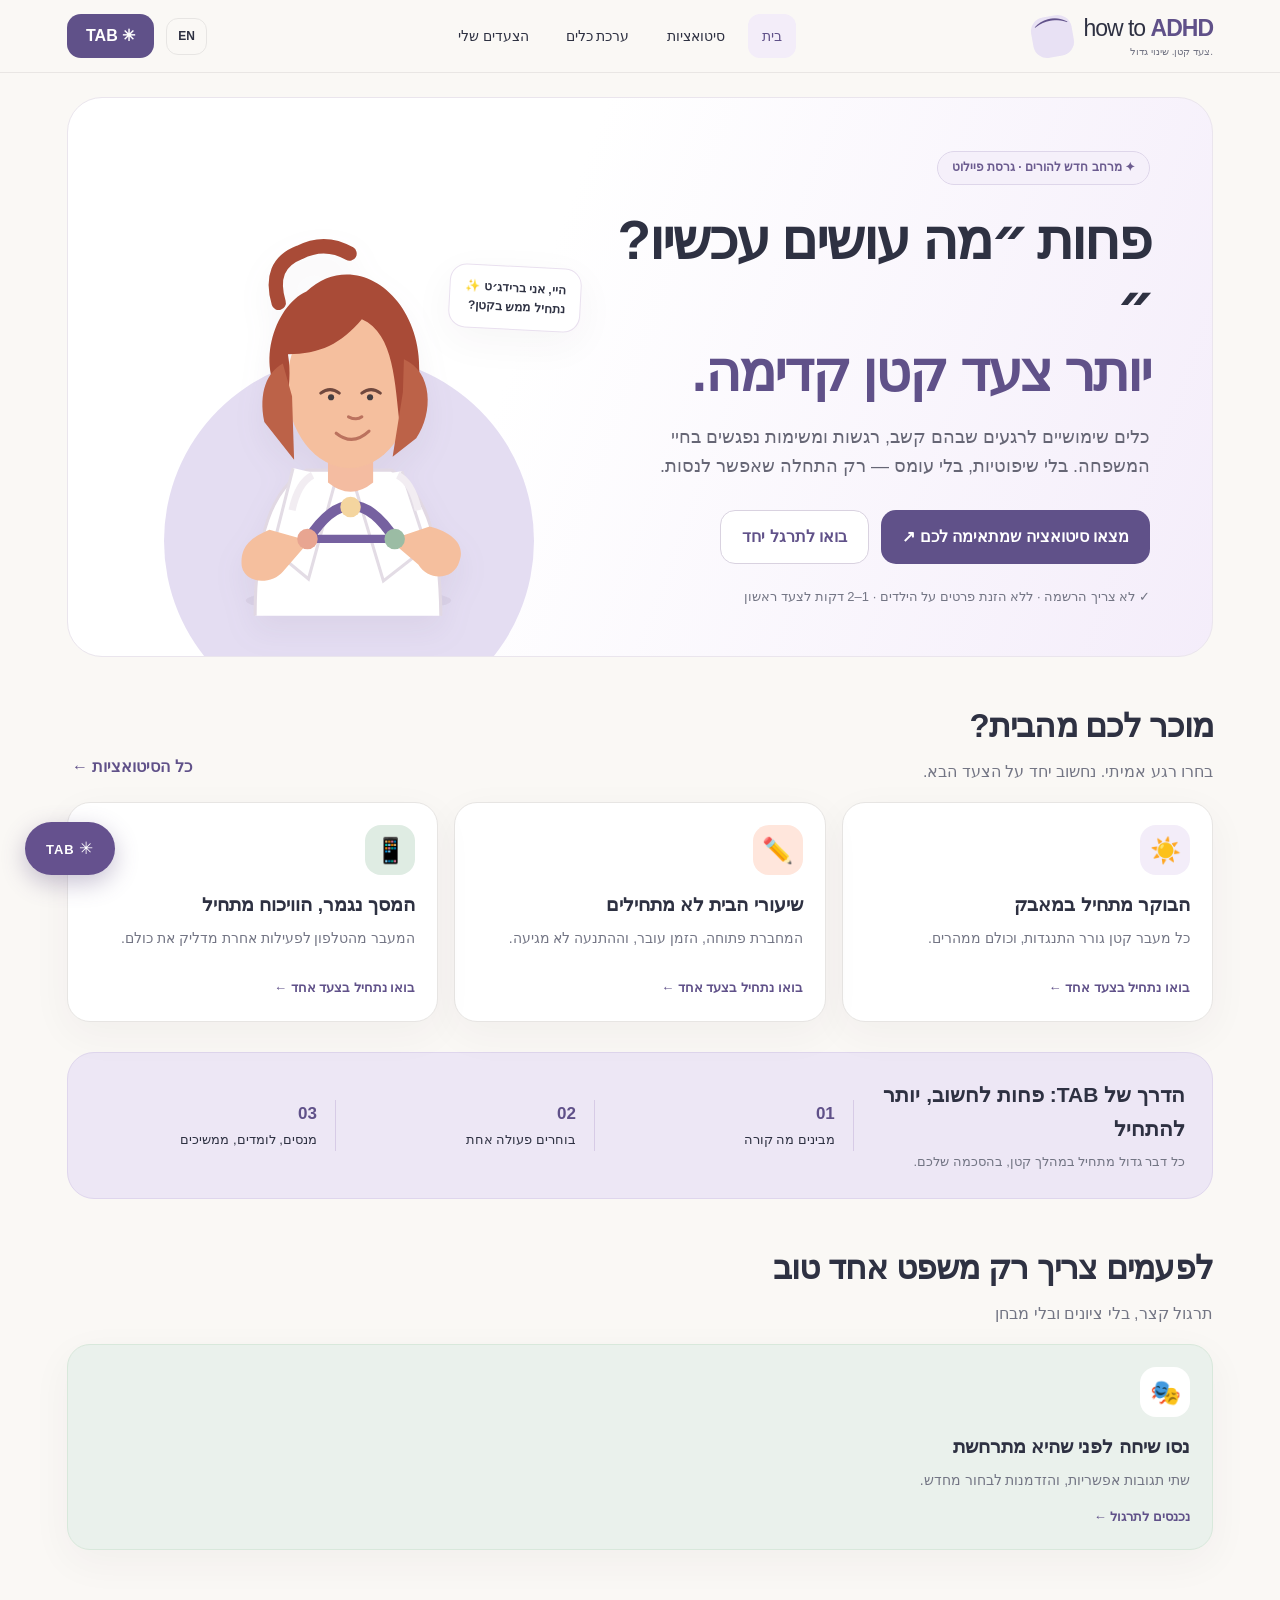
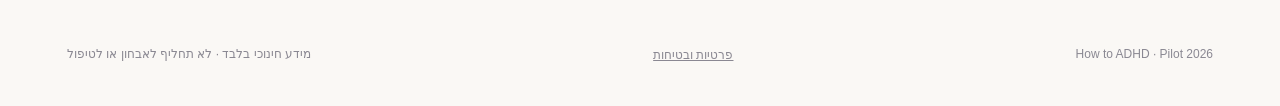
==== index.html @ 47b3177c "Add files via upload" ====
<!doctype html>
<html lang="he" dir="rtl">
<head>
<meta charset="utf-8"><meta name="viewport" content="width=device-width,initial-scale=1,viewport-fit=cover"><meta name="theme-color" content="#faf8f5"><meta name="description" content="How to ADHD – a practical guide for parents, one small step at a time.">
<title>How to ADHD | צעד אחד קדימה</title><link rel="icon" href="favicon.svg" type="image/svg+xml"><link rel="stylesheet" href="styles.css"><script defer src="app.js"></script>
</head>
<body>
<a class="skip" href="#main">דלגו לתוכן</a>
<header class="header"><div class="head-inner"><a class="brand" href="#home" aria-label="How to ADHD"><span class="mark">⌒</span><span>how to <b>ADHD</b><small id="brandline">צעד קטן. שינוי גדול.</small></span></a><nav class="nav" id="topNav" aria-label="ניווט ראשי"><button data-view="home">בית</button><button data-view="scenarios">סיטואציות</button><button data-view="tools">ערכת כלים</button><button data-view="mine">הצעדים שלי</button></nav><div class="head-actions"><button class="lang" id="lang" title="Switch language" aria-label="Switch language">EN</button><button class="tab-head" id="openTab">✳ <span>TAB</span></button></div></div></header>
<main id="main" tabindex="-1"></main>
<nav class="bottom-nav" id="bottomNav" aria-label="ניווט בטלפון"><button data-view="home"><span>⌂</span><small>בית</small></button><button data-view="scenarios"><span>▦</span><small>סיטואציות</small></button><button data-view="tools"><span>◇</span><small>כלים</small></button><button data-view="mine"><span>✓</span><small>שלי</small></button></nav>
<button class="floating-tab" id="floatTab" aria-label="פתחו את TAB">✳ <b>TAB</b></button>
<div id="modalRoot"></div><div id="toast" role="status" aria-live="polite"></div>
<footer><span>How to ADHD · Pilot 2026</span><button id="privacyBtn">פרטיות ובטיחות</button><span id="footerNote">מידע חינוכי בלבד · לא תחליף לאבחון או לטיפול</span></footer>
</body></html>
---- styles.css ----
:root{--bg:#faf8f5;--paper:#fff;--ink:#2e3142;--muted:#737584;--line:#e7e5e3;--lav:#e8e1f4;--purple:#605189;--soft:#f3edf9;--peach:#ffe6dc;--coral:#d87961;--sage:#dfece3;--green:#427d60;--shadow:0 12px 40px #3733460c;--round:24px}*{box-sizing:border-box}html{scroll-behavior:smooth}body{margin:0;background:var(--bg);color:var(--ink);font-family:Arial,'Noto Sans Hebrew',sans-serif;line-height:1.6;font-size:16px}button,input,textarea,select{font:inherit}button{cursor:pointer}button:focus-visible,a:focus-visible,textarea:focus-visible,input:focus-visible,select:focus-visible{outline:3px solid #9e7ad5;outline-offset:3px}a{color:inherit}button{border:0;background:none;color:inherit}.skip{position:absolute;top:-70px;background:var(--purple);color:white;padding:10px;z-index:100}.skip:focus{top:0}.header{position:sticky;top:0;background:#faf8f5f0;backdrop-filter:blur(16px);z-index:15;border-bottom:1px solid #e9e6e4}.head-inner{max-width:1190px;margin:auto;padding:14px 22px;display:flex;align-items:center;gap:35px;justify-content:space-between}.brand{text-decoration:none;display:flex;align-items:center;gap:10px;line-height:1.1;font-size:23px;letter-spacing:-1px;white-space:nowrap;font-family:Arial,sans-serif;direction:ltr}.brand b{color:var(--purple)}.brand small{display:block;text-align:end;font-size:10px;color:var(--muted);letter-spacing:0;margin-top:5px}.mark{display:grid;place-items:center;border-radius:14px;height:41px;width:41px;font-size:40px;line-height:1;background:var(--lav);color:var(--purple);transform:rotate(-10deg)}.nav{display:flex;gap:9px}.nav button{font-size:14px;border-radius:12px;padding:11px 14px}.nav button.selected,.nav button:hover{background:var(--soft);color:var(--purple)}.head-actions{display:flex;align-items:center;gap:12px}.lang{border:1px solid var(--line);padding:8px 11px;border-radius:12px;font-weight:700;font-size:12px}.tab-head{background:var(--purple);color:white;padding:9px 19px;border-radius:14px;font-weight:700}.bottom-nav{display:none}main{max-width:1190px;margin:auto;padding:24px 22px 80px;min-height:70vh}.hero{background:linear-gradient(110deg,#fff 40%,#f4edfa 100%);border:1px solid #eae5ed;border-radius:35px;min-height:480px;padding:53px 62px 35px;display:grid;grid-template-columns:1.12fr .88fr;gap:25px;position:relative;overflow:hidden}.eyebrow{display:inline-flex;border:1px solid #ded6ea;background:#f5f0fa;color:#6b5b8f;border-radius:999px;font-size:12px;padding:6px 14px;font-weight:700}.hero h1{font-size:clamp(37px,4.3vw,64px);letter-spacing:-2px;line-height:1.2;margin:22px 0 18px;font-weight:800}.highlight{color:var(--purple)}.lead{color:#666675;max-width:510px;font-size:18px;margin-bottom:30px}.btn{display:inline-flex;gap:9px;align-items:center;justify-content:center;border-radius:15px;padding:13px 21px;font-weight:700;text-decoration:none;transition:transform .12s}.btn:hover{transform:translateY(-2px)}.btn.primary{background:var(--purple);color:white}.btn.secondary{background:white;border:1px solid #d9d2e0;color:var(--purple)}.btn.ghost{background:var(--soft);color:var(--purple)}.btn:disabled{opacity:.5;cursor:not-allowed}.hero-actions{display:flex;gap:12px;flex-wrap:wrap}.hero-note{font-size:13px;color:var(--muted);margin-top:23px}.bridget-scene{align-self:end;position:relative;min-height:350px;display:flex;align-items:center;justify-content:center}.bridget-scene:before{content:'';position:absolute;width:370px;height:370px;background:#e4ddf2;border-radius:50%;bottom:-105px;left:calc(50% - 185px)}.bridget{width:min(95%,355px);max-height:390px;position:relative;z-index:1;filter:drop-shadow(0 15px 15px #61576b12)}.speech{position:absolute;top:35px;right:-14px;background:white;border:1px solid #e9e0ef;box-shadow:var(--shadow);border-radius:17px;padding:12px 15px;z-index:2;font-size:12px;font-weight:700;transform:rotate(3deg)}.section-head{display:flex;justify-content:space-between;align-items:end;margin:43px 0 18px;gap:16px}.section-head h2,.page-title{margin:0;font-size:clamp(25px,3vw,33px);letter-spacing:-.8px}.section-head p,.page-subtitle{color:var(--muted);margin:6px 0 0}.text-link{color:var(--purple);font-weight:700;text-decoration:none;padding:5px}.cards{display:grid;grid-template-columns:repeat(3,minmax(0,1fr));gap:16px}.card{background:white;border:1px solid var(--line);border-radius:23px;padding:22px;box-shadow:var(--shadow);display:flex;flex-direction:column;min-height:220px;text-align:start}.card.clickable{cursor:pointer;transition:transform .15s,border-color .15s}.card.clickable:hover{transform:translateY(-3px);border-color:#c9b8dd}.card .iconbox{height:50px;width:50px;display:grid;place-items:center;border-radius:16px;background:var(--soft);font-size:25px;margin-bottom:17px}.card:nth-child(3n+2) .iconbox{background:var(--peach)}.card:nth-child(3n+3) .iconbox{background:var(--sage)}.card h3{font-size:19px;line-height:1.35;margin:0 0 9px}.card p{font-size:14px;color:var(--muted);margin:0 0 15px}.card .bottom{margin-top:auto;color:var(--purple);font-weight:700;font-size:13px}.steps-band{margin:30px 0 10px;background:#ede7f5;border:1px solid #dfd6ed;border-radius:27px;padding:25px 27px;display:grid;grid-template-columns:1.3fr repeat(3,1fr);gap:18px;align-items:center}.steps-band h3{font-size:21px;margin:0}.steps-band p{color:var(--muted);font-size:13px;margin:7px 0 0}.mini-step{border-right:1px solid #d7cbe6;padding-right:18px;font-size:13px}.mini-step strong{font-size:17px;display:block;color:var(--purple);margin-bottom:3px}.page-hero{padding:25px 5px 17px}.chips{display:flex;gap:9px;flex-wrap:wrap;margin:16px 0 21px}.chip{padding:9px 16px;border:1px solid #dedce1;background:white;border-radius:999px;font-size:13px}.chip.on{color:white;background:var(--purple);border-color:var(--purple)}.search-box{width:100%;max-width:510px;background:white;border:1px solid var(--line);padding:13px 16px;border-radius:16px;margin-top:12px;color:var(--ink)}.detail-wrap{max-width:840px;margin:auto}.back{color:var(--purple);font-weight:700;margin:8px 0 18px}.detail{background:white;border:1px solid var(--line);border-radius:28px;padding:31px;box-shadow:var(--shadow)}.detail h1{font-size:35px;line-height:1.2;margin:15px 0}.detail .summary{font-size:17px;color:#5d5e68}.hint{background:#f6f2f9;color:#635479;border-radius:15px;padding:12px 16px;font-size:14px}.step-panel{background:#f7f2fc;border:1px solid #e6ddef;border-radius:22px;padding:25px;margin-top:20px}.step-panel .tag{color:var(--purple);font-size:12px;font-weight:800;text-transform:uppercase}.step-panel h2{font-size:24px;margin:12px 0}.script{margin:16px 0;background:white;border-right:4px solid #b5a2d2;border-radius:12px;padding:16px;font-size:16px}.callout{background:#fff3e9;border-radius:14px;padding:14px 17px;margin-top:17px;color:#795943;font-size:14px}.action-row{display:flex;gap:9px;flex-wrap:wrap;margin-top:18px}.action-row .btn{font-size:14px;padding:11px 14px}.question-box{background:white;border:1px solid #e7e1eb;padding:20px;border-radius:21px;margin-top:17px}.question-box h3{margin:0 0 14px}.choice-list{display:flex;flex-wrap:wrap;gap:9px}.choice{border:1px solid #d8d0e4;padding:10px 13px;border-radius:12px;background:white}.choice.on{background:var(--purple);color:white;border-color:var(--purple)}.progress-item{background:white;border:1px solid var(--line);border-radius:20px;padding:19px;margin:12px 0}.progress-item h3{margin:0 0 5px}.progress-item p{margin:5px 0;color:var(--muted);font-size:14px}.small-actions{display:flex;gap:8px;flex-wrap:wrap;margin-top:10px}.small-actions button{border:1px solid #ded7e5;border-radius:10px;padding:8px 11px;color:var(--purple);font-size:13px}.empty{background:white;border:1px dashed #c7bcd3;border-radius:23px;padding:45px 25px;text-align:center;max-width:600px;margin:20px auto}.empty .big{font-size:48px}.safe{border-right:4px solid #8eb69d;background:#eff7f0;border-radius:12px;padding:16px;color:#3d634d;margin:18px 0}.resources a{display:block;background:white;border:1px solid var(--line);padding:18px;border-radius:17px;margin-bottom:11px;text-decoration:none}.resources a span{color:var(--purple);font-weight:700}.resources a small{display:block;color:var(--muted);margin-top:5px}.overlay{position:fixed;inset:0;background:#29253870;z-index:40;display:flex;justify-content:flex-end;align-items:stretch}.drawer{width:min(100%,465px);background:#faf8f5;height:100%;overflow:auto;padding:24px;box-shadow:-10px 0 40px #0002}.drawer-head{display:flex;align-items:center;justify-content:space-between;gap:12px}.drawer-head h2{margin:0}.close{width:39px;height:39px;background:white;border:1px solid var(--line);border-radius:13px;font-size:23px}.tab-bot{border:1px solid #e7dff2;background:#f2eafa;border-radius:20px;padding:20px;margin-top:18px}.tab-bot .preamble{font-size:12px;color:var(--purple);font-weight:700}.tab-bot h3{font-size:23px;line-height:1.3;margin:8px 0}.tab-bot p{font-size:14px;color:#5e5c69}.field{display:block;width:100%;border:1px solid #dedbe3;background:white;border-radius:14px;padding:12px;margin:13px 0;min-height:100px;color:var(--ink)}.prompt-list{display:flex;flex-direction:column;gap:10px;margin-top:17px}.prompt-list button{border:1px solid var(--line);border-radius:13px;padding:13px;background:white;text-align:start}.privacy-copy{font-size:14px;color:#62616e;line-height:1.8}.toast{position:fixed;bottom:94px;left:50%;transform:translateX(-50%);background:#302b42;color:white;padding:10px 17px;border-radius:13px;z-index:100;box-shadow:var(--shadow);display:none}.toast.show{display:block}.floating-tab{position:fixed;left:25px;bottom:25px;z-index:20;background:#65518e;color:white;border-radius:999px;padding:13px 21px;box-shadow:0 8px 24px #5c4c7f55;font-size:17px}.floating-tab b{font-size:13px;letter-spacing:1px}footer{max-width:1190px;margin:15px auto 40px;padding:0 22px;color:#8a8892;font-size:12px;display:flex;justify-content:space-between;gap:13px;flex-wrap:wrap}footer button{text-decoration:underline}.pill{border-radius:50px;padding:5px 11px;font-size:12px;background:#e5ece7;color:#4d755d}.form-label{display:block;font-weight:700;font-size:14px;margin-top:18px}.feedback-form textarea{min-height:110px}.mini-copy{font-size:12px;color:var(--muted)}.sim-dialogue{background:#f4edf8;border-radius:18px;padding:20px;margin:15px 0}.sim-dialogue strong{color:var(--purple)}.sticker{font-size:35px}.hr{height:1px;background:var(--line);margin:19px 0}.inline-feedback{background:#ecf5ec;padding:14px;border-radius:14px;margin-top:13px;color:#375e45}.mobile-only{display:none}@media(max-width:850px){.nav{display:none}.hero{padding:33px 26px 20px;min-height:auto;grid-template-columns:1fr}.bridget-scene{min-height:235px}.bridget{width:245px;max-height:245px}.bridget-scene:before{width:280px;height:280px;bottom:-145px;left:calc(50% - 140px)}.speech{right:8%;top:5px}.hero h1{font-size:39px}.lead{font-size:16px}.cards{grid-template-columns:repeat(2,minmax(0,1fr))}.steps-band{grid-template-columns:repeat(3,1fr)}.steps-band>div:first-child{grid-column:span 3}.bottom-nav{position:fixed;bottom:0;left:0;right:0;background:#fffdfb;border-top:1px solid var(--line);z-index:25;display:flex;justify-content:space-around;padding:7px 4px calc(7px + env(safe-area-inset-bottom))}.bottom-nav button{display:flex;flex-direction:column;align-items:center;gap:0;font-size:23px;min-width:62px;color:#797482}.bottom-nav button small{font-size:10px}.bottom-nav button.selected{color:var(--purple)}.floating-tab{bottom:86px;left:16px}.mobile-only{display:block}main{padding-bottom:115px}footer{padding-bottom:95px}}@media(max-width:520px){main{padding:16px 13px 115px}.head-inner{padding:10px 14px}.brand{font-size:19px}.brand small{font-size:9px}.mark{width:36px;height:36px}.tab-head{padding:9px 12px}.tab-head span{display:none}.hero{border-radius:25px;padding:29px 22px 18px}.hero h1{font-size:36px;margin-top:17px}.hero-note{margin-top:15px}.hero-actions .btn{padding:12px 16px;font-size:14px}.bridget-scene{min-height:220px}.bridget{width:210px;max-height:220px}.speech{font-size:10px}.cards{grid-template-columns:1fr;gap:12px}.card{min-height:170px;padding:19px}.section-head{margin-top:32px}.section-head h2{font-size:25px}.steps-band{padding:20px 16px;gap:10px}.mini-step{padding-right:9px;font-size:11px}.mini-step strong{font-size:15px}.detail{padding:22px 17px}.detail h1{font-size:28px}.step-panel{padding:18px 15px}.step-panel h2{font-size:21px}.drawer{padding:17px}.action-row .btn{flex-grow:1}.page-hero{padding:20px 4px 7px}}@media(prefers-reduced-motion:reduce){html{scroll-behavior:auto}*,*:before,*:after{transition:none!important;animation:none!important}}
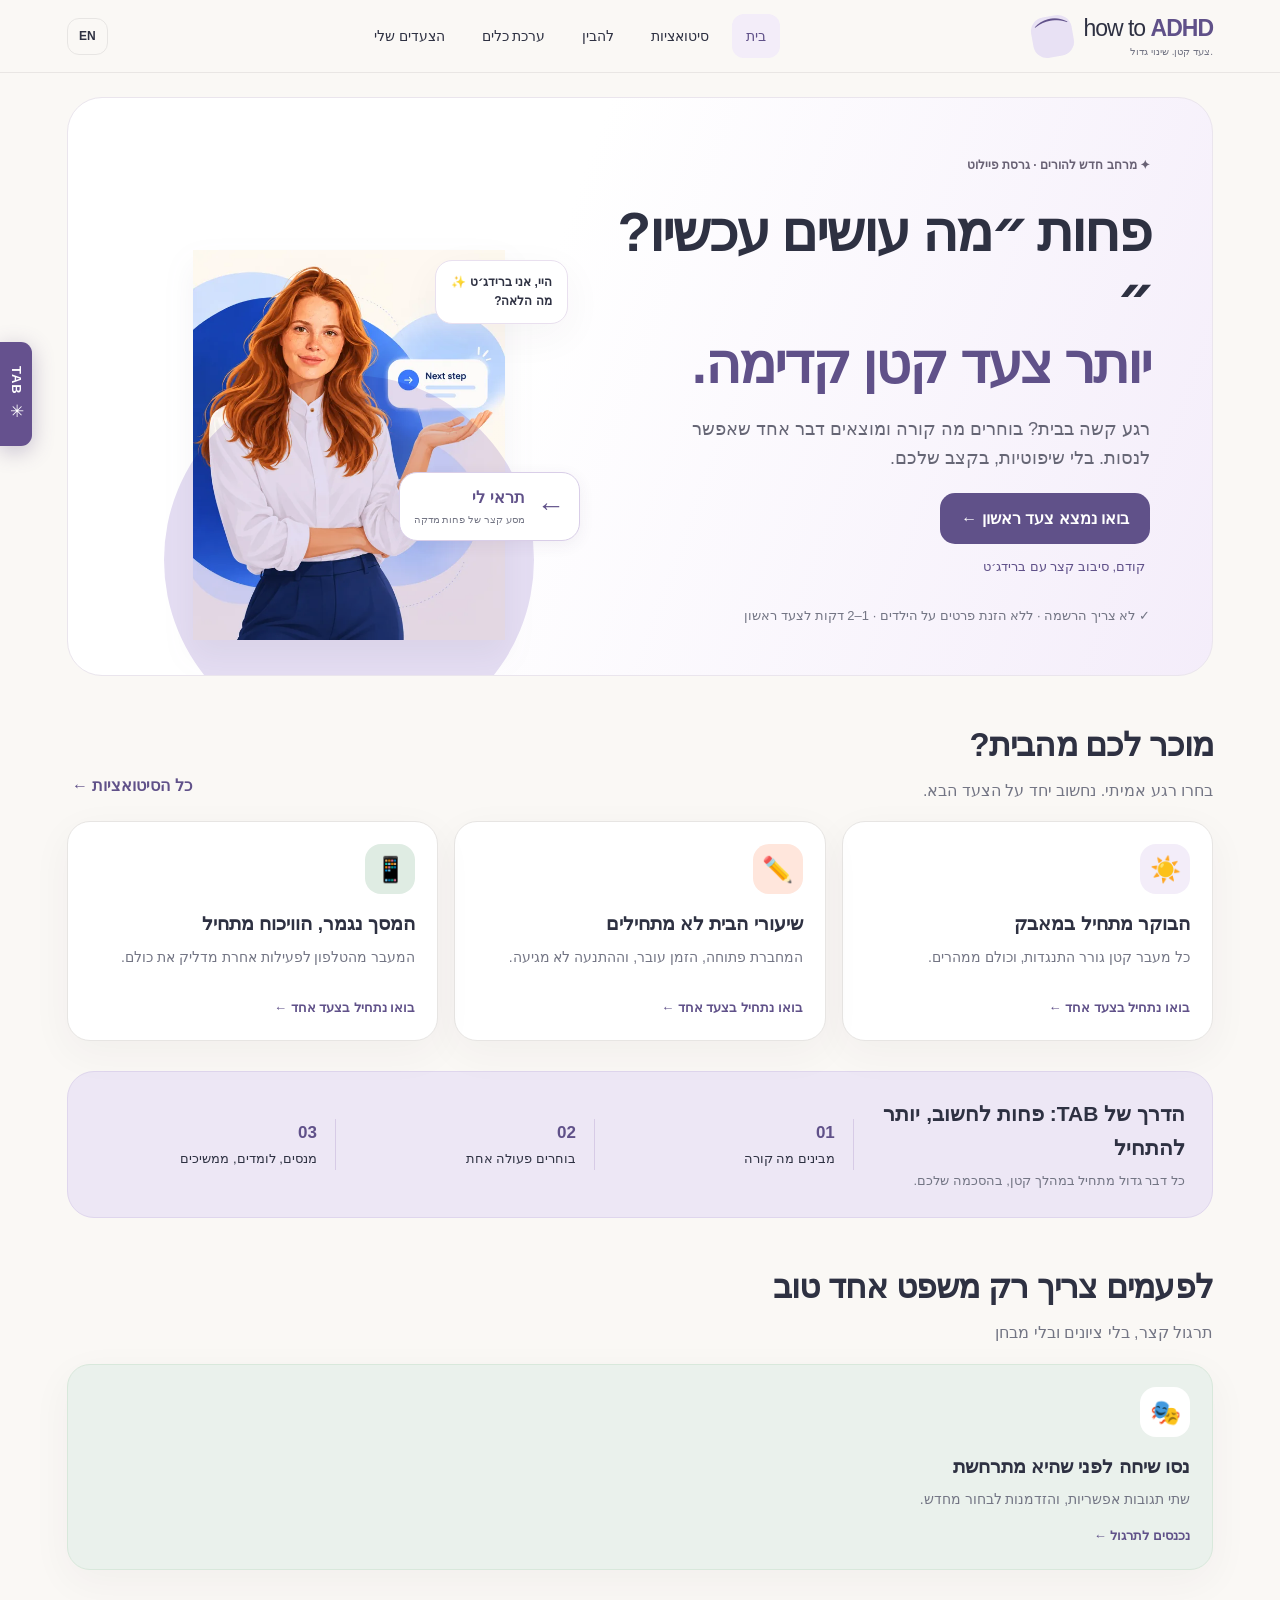
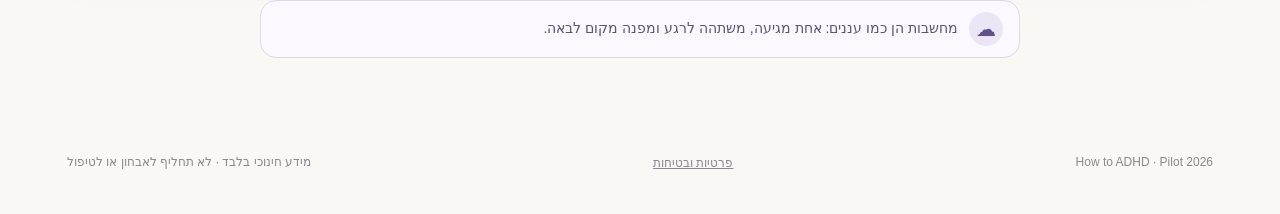
==== commit 8ba8998c: "Improve mobile entry flow and prepare Hebrew narration" ====
--- a/index.html
+++ b/index.html
@@ -6,10 +6,11 @@
 </head>
 <body>
 <a class="skip" href="#main">דלגו לתוכן</a>
-<header class="header"><div class="head-inner"><a class="brand" href="#home" aria-label="How to ADHD"><span class="mark">⌒</span><span>how to <b>ADHD</b><small id="brandline">צעד קטן. שינוי גדול.</small></span></a><nav class="nav" id="topNav" aria-label="ניווט ראשי"><button data-view="home">בית</button><button data-view="scenarios">סיטואציות</button><button data-view="tools">ערכת כלים</button><button data-view="mine">הצעדים שלי</button></nav><div class="head-actions"><button class="lang" id="lang" title="Switch language" aria-label="Switch language">EN</button><button class="tab-head" id="openTab">✳ <span>TAB</span></button></div></div></header>
+<header class="header"><div class="head-inner"><a class="brand" href="#home" aria-label="How to ADHD"><span class="mark">⌒</span><span>how to <b>ADHD</b><small id="brandline">צעד קטן. שינוי גדול.</small></span></a><nav class="nav" id="topNav" aria-label="ניווט ראשי"><button data-view="home">בית</button><button data-view="scenarios">סיטואציות</button><button data-view="learn">להבין</button><button data-view="tools">ערכת כלים</button><button data-view="mine">הצעדים שלי</button></nav><div class="head-actions"><button class="lang" id="lang" title="Switch language" aria-label="Switch language">EN</button><button class="tab-head" id="openTab">✳ <span>TAB</span></button></div></div></header>
 <main id="main" tabindex="-1"></main>
-<nav class="bottom-nav" id="bottomNav" aria-label="ניווט בטלפון"><button data-view="home"><span>⌂</span><small>בית</small></button><button data-view="scenarios"><span>▦</span><small>סיטואציות</small></button><button data-view="tools"><span>◇</span><small>כלים</small></button><button data-view="mine"><span>✓</span><small>שלי</small></button></nav>
+<nav class="bottom-nav" id="bottomNav" aria-label="ניווט בטלפון"><button data-view="home"><span>⌂</span><small>בית</small></button><button data-view="scenarios"><span>▦</span><small>סיטואציות</small></button><button data-view="learn"><span>◎</span><small>להבין</small></button><button data-view="tools"><span>◇</span><small>כלים</small></button><button data-view="mine"><span>✓</span><small>שלי</small></button></nav>
 <button class="floating-tab" id="floatTab" aria-label="פתחו את TAB">✳ <b>TAB</b></button>
 <div id="modalRoot"></div><div id="toast" role="status" aria-live="polite"></div>
 <footer><span>How to ADHD · Pilot 2026</span><button id="privacyBtn">פרטיות ובטיחות</button><span id="footerNote">מידע חינוכי בלבד · לא תחליף לאבחון או לטיפול</span></footer>
 </body></html>
+
--- a/styles.css
+++ b/styles.css
@@ -1 +1,27 @@
 :root{--bg:#faf8f5;--paper:#fff;--ink:#2e3142;--muted:#737584;--line:#e7e5e3;--lav:#e8e1f4;--purple:#605189;--soft:#f3edf9;--peach:#ffe6dc;--coral:#d87961;--sage:#dfece3;--green:#427d60;--shadow:0 12px 40px #3733460c;--round:24px}*{box-sizing:border-box}html{scroll-behavior:smooth}body{margin:0;background:var(--bg);color:var(--ink);font-family:Arial,'Noto Sans Hebrew',sans-serif;line-height:1.6;font-size:16px}button,input,textarea,select{font:inherit}button{cursor:pointer}button:focus-visible,a:focus-visible,textarea:focus-visible,input:focus-visible,select:focus-visible{outline:3px solid #9e7ad5;outline-offset:3px}a{color:inherit}button{border:0;background:none;color:inherit}.skip{position:absolute;top:-70px;background:var(--purple);color:white;padding:10px;z-index:100}.skip:focus{top:0}.header{position:sticky;top:0;background:#faf8f5f0;backdrop-filter:blur(16px);z-index:15;border-bottom:1px solid #e9e6e4}.head-inner{max-width:1190px;margin:auto;padding:14px 22px;display:flex;align-items:center;gap:35px;justify-content:space-between}.brand{text-decoration:none;display:flex;align-items:center;gap:10px;line-height:1.1;font-size:23px;letter-spacing:-1px;white-space:nowrap;font-family:Arial,sans-serif;direction:ltr}.brand b{color:var(--purple)}.brand small{display:block;text-align:end;font-size:10px;color:var(--muted);letter-spacing:0;margin-top:5px}.mark{display:grid;place-items:center;border-radius:14px;height:41px;width:41px;font-size:40px;line-height:1;background:var(--lav);color:var(--purple);transform:rotate(-10deg)}.nav{display:flex;gap:9px}.nav button{font-size:14px;border-radius:12px;padding:11px 14px}.nav button.selected,.nav button:hover{background:var(--soft);color:var(--purple)}.head-actions{display:flex;align-items:center;gap:12px}.lang{border:1px solid var(--line);padding:8px 11px;border-radius:12px;font-weight:700;font-size:12px}.tab-head{background:var(--purple);color:white;padding:9px 19px;border-radius:14px;font-weight:700}.bottom-nav{display:none}main{max-width:1190px;margin:auto;padding:24px 22px 80px;min-height:70vh}.hero{background:linear-gradient(110deg,#fff 40%,#f4edfa 100%);border:1px solid #eae5ed;border-radius:35px;min-height:480px;padding:53px 62px 35px;display:grid;grid-template-columns:1.12fr .88fr;gap:25px;position:relative;overflow:hidden}.eyebrow{display:inline-flex;border:1px solid #ded6ea;background:#f5f0fa;color:#6b5b8f;border-radius:999px;font-size:12px;padding:6px 14px;font-weight:700}.hero h1{font-size:clamp(37px,4.3vw,64px);letter-spacing:-2px;line-height:1.2;margin:22px 0 18px;font-weight:800}.highlight{color:var(--purple)}.lead{color:#666675;max-width:510px;font-size:18px;margin-bottom:30px}.btn{display:inline-flex;gap:9px;align-items:center;justify-content:center;border-radius:15px;padding:13px 21px;font-weight:700;text-decoration:none;transition:transform .12s}.btn:hover{transform:translateY(-2px)}.btn.primary{background:var(--purple);color:white}.btn.secondary{background:white;border:1px solid #d9d2e0;color:var(--purple)}.btn.ghost{background:var(--soft);color:var(--purple)}.btn:disabled{opacity:.5;cursor:not-allowed}.hero-actions{display:flex;gap:12px;flex-wrap:wrap}.hero-note{font-size:13px;color:var(--muted);margin-top:23px}.bridget-scene{align-self:end;position:relative;min-height:350px;display:flex;align-items:center;justify-content:center}.bridget-scene:before{content:'';position:absolute;width:370px;height:370px;background:#e4ddf2;border-radius:50%;bottom:-105px;left:calc(50% - 185px)}.bridget{width:min(95%,355px);max-height:390px;position:relative;z-index:1;filter:drop-shadow(0 15px 15px #61576b12)}.speech{position:absolute;top:35px;right:-14px;background:white;border:1px solid #e9e0ef;box-shadow:var(--shadow);border-radius:17px;padding:12px 15px;z-index:2;font-size:12px;font-weight:700;transform:rotate(3deg)}.section-head{display:flex;justify-content:space-between;align-items:end;margin:43px 0 18px;gap:16px}.section-head h2,.page-title{margin:0;font-size:clamp(25px,3vw,33px);letter-spacing:-.8px}.section-head p,.page-subtitle{color:var(--muted);margin:6px 0 0}.text-link{color:var(--purple);font-weight:700;text-decoration:none;padding:5px}.cards{display:grid;grid-template-columns:repeat(3,minmax(0,1fr));gap:16px}.card{background:white;border:1px solid var(--line);border-radius:23px;padding:22px;box-shadow:var(--shadow);display:flex;flex-direction:column;min-height:220px;text-align:start}.card.clickable{cursor:pointer;transition:transform .15s,border-color .15s}.card.clickable:hover{transform:translateY(-3px);border-color:#c9b8dd}.card .iconbox{height:50px;width:50px;display:grid;place-items:center;border-radius:16px;background:var(--soft);font-size:25px;margin-bottom:17px}.card:nth-child(3n+2) .iconbox{background:var(--peach)}.card:nth-child(3n+3) .iconbox{background:var(--sage)}.card h3{font-size:19px;line-height:1.35;margin:0 0 9px}.card p{font-size:14px;color:var(--muted);margin:0 0 15px}.card .bottom{margin-top:auto;color:var(--purple);font-weight:700;font-size:13px}.steps-band{margin:30px 0 10px;background:#ede7f5;border:1px solid #dfd6ed;border-radius:27px;padding:25px 27px;display:grid;grid-template-columns:1.3fr repeat(3,1fr);gap:18px;align-items:center}.steps-band h3{font-size:21px;margin:0}.steps-band p{color:var(--muted);font-size:13px;margin:7px 0 0}.mini-step{border-right:1px solid #d7cbe6;padding-right:18px;font-size:13px}.mini-step strong{font-size:17px;display:block;color:var(--purple);margin-bottom:3px}.page-hero{padding:25px 5px 17px}.chips{display:flex;gap:9px;flex-wrap:wrap;margin:16px 0 21px}.chip{padding:9px 16px;border:1px solid #dedce1;background:white;border-radius:999px;font-size:13px}.chip.on{color:white;background:var(--purple);border-color:var(--purple)}.search-box{width:100%;max-width:510px;background:white;border:1px solid var(--line);padding:13px 16px;border-radius:16px;margin-top:12px;color:var(--ink)}.detail-wrap{max-width:840px;margin:auto}.back{color:var(--purple);font-weight:700;margin:8px 0 18px}.detail{background:white;border:1px solid var(--line);border-radius:28px;padding:31px;box-shadow:var(--shadow)}.detail h1{font-size:35px;line-height:1.2;margin:15px 0}.detail .summary{font-size:17px;color:#5d5e68}.hint{background:#f6f2f9;color:#635479;border-radius:15px;padding:12px 16px;font-size:14px}.step-panel{background:#f7f2fc;border:1px solid #e6ddef;border-radius:22px;padding:25px;margin-top:20px}.step-panel .tag{color:var(--purple);font-size:12px;font-weight:800;text-transform:uppercase}.step-panel h2{font-size:24px;margin:12px 0}.script{margin:16px 0;background:white;border-right:4px solid #b5a2d2;border-radius:12px;padding:16px;font-size:16px}.callout{background:#fff3e9;border-radius:14px;padding:14px 17px;margin-top:17px;color:#795943;font-size:14px}.action-row{display:flex;gap:9px;flex-wrap:wrap;margin-top:18px}.action-row .btn{font-size:14px;padding:11px 14px}.question-box{background:white;border:1px solid #e7e1eb;padding:20px;border-radius:21px;margin-top:17px}.question-box h3{margin:0 0 14px}.choice-list{display:flex;flex-wrap:wrap;gap:9px}.choice{border:1px solid #d8d0e4;padding:10px 13px;border-radius:12px;background:white}.choice.on{background:var(--purple);color:white;border-color:var(--purple)}.progress-item{background:white;border:1px solid var(--line);border-radius:20px;padding:19px;margin:12px 0}.progress-item h3{margin:0 0 5px}.progress-item p{margin:5px 0;color:var(--muted);font-size:14px}.small-actions{display:flex;gap:8px;flex-wrap:wrap;margin-top:10px}.small-actions button{border:1px solid #ded7e5;border-radius:10px;padding:8px 11px;color:var(--purple);font-size:13px}.empty{background:white;border:1px dashed #c7bcd3;border-radius:23px;padding:45px 25px;text-align:center;max-width:600px;margin:20px auto}.empty .big{font-size:48px}.safe{border-right:4px solid #8eb69d;background:#eff7f0;border-radius:12px;padding:16px;color:#3d634d;margin:18px 0}.resources a{display:block;background:white;border:1px solid var(--line);padding:18px;border-radius:17px;margin-bottom:11px;text-decoration:none}.resources a span{color:var(--purple);font-weight:700}.resources a small{display:block;color:var(--muted);margin-top:5px}.overlay{position:fixed;inset:0;background:#29253870;z-index:40;display:flex;justify-content:flex-end;align-items:stretch}.drawer{width:min(100%,465px);background:#faf8f5;height:100%;overflow:auto;padding:24px;box-shadow:-10px 0 40px #0002}.drawer-head{display:flex;align-items:center;justify-content:space-between;gap:12px}.drawer-head h2{margin:0}.close{width:39px;height:39px;background:white;border:1px solid var(--line);border-radius:13px;font-size:23px}.tab-bot{border:1px solid #e7dff2;background:#f2eafa;border-radius:20px;padding:20px;margin-top:18px}.tab-bot .preamble{font-size:12px;color:var(--purple);font-weight:700}.tab-bot h3{font-size:23px;line-height:1.3;margin:8px 0}.tab-bot p{font-size:14px;color:#5e5c69}.field{display:block;width:100%;border:1px solid #dedbe3;background:white;border-radius:14px;padding:12px;margin:13px 0;min-height:100px;color:var(--ink)}.prompt-list{display:flex;flex-direction:column;gap:10px;margin-top:17px}.prompt-list button{border:1px solid var(--line);border-radius:13px;padding:13px;background:white;text-align:start}.privacy-copy{font-size:14px;color:#62616e;line-height:1.8}.toast{position:fixed;bottom:94px;left:50%;transform:translateX(-50%);background:#302b42;color:white;padding:10px 17px;border-radius:13px;z-index:100;box-shadow:var(--shadow);display:none}.toast.show{display:block}.floating-tab{position:fixed;left:25px;bottom:25px;z-index:20;background:#65518e;color:white;border-radius:999px;padding:13px 21px;box-shadow:0 8px 24px #5c4c7f55;font-size:17px}.floating-tab b{font-size:13px;letter-spacing:1px}footer{max-width:1190px;margin:15px auto 40px;padding:0 22px;color:#8a8892;font-size:12px;display:flex;justify-content:space-between;gap:13px;flex-wrap:wrap}footer button{text-decoration:underline}.pill{border-radius:50px;padding:5px 11px;font-size:12px;background:#e5ece7;color:#4d755d}.form-label{display:block;font-weight:700;font-size:14px;margin-top:18px}.feedback-form textarea{min-height:110px}.mini-copy{font-size:12px;color:var(--muted)}.sim-dialogue{background:#f4edf8;border-radius:18px;padding:20px;margin:15px 0}.sim-dialogue strong{color:var(--purple)}.sticker{font-size:35px}.hr{height:1px;background:var(--line);margin:19px 0}.inline-feedback{background:#ecf5ec;padding:14px;border-radius:14px;margin-top:13px;color:#375e45}.mobile-only{display:none}@media(max-width:850px){.nav{display:none}.hero{padding:33px 26px 20px;min-height:auto;grid-template-columns:1fr}.bridget-scene{min-height:235px}.bridget{width:245px;max-height:245px}.bridget-scene:before{width:280px;height:280px;bottom:-145px;left:calc(50% - 140px)}.speech{right:8%;top:5px}.hero h1{font-size:39px}.lead{font-size:16px}.cards{grid-template-columns:repeat(2,minmax(0,1fr))}.steps-band{grid-template-columns:repeat(3,1fr)}.steps-band>div:first-child{grid-column:span 3}.bottom-nav{position:fixed;bottom:0;left:0;right:0;background:#fffdfb;border-top:1px solid var(--line);z-index:25;display:flex;justify-content:space-around;padding:7px 4px calc(7px + env(safe-area-inset-bottom))}.bottom-nav button{display:flex;flex-direction:column;align-items:center;gap:0;font-size:23px;min-width:62px;color:#797482}.bottom-nav button small{font-size:10px}.bottom-nav button.selected{color:var(--purple)}.floating-tab{bottom:86px;left:16px}.mobile-only{display:block}main{padding-bottom:115px}footer{padding-bottom:95px}}@media(max-width:520px){main{padding:16px 13px 115px}.head-inner{padding:10px 14px}.brand{font-size:19px}.brand small{font-size:9px}.mark{width:36px;height:36px}.tab-head{padding:9px 12px}.tab-head span{display:none}.hero{border-radius:25px;padding:29px 22px 18px}.hero h1{font-size:36px;margin-top:17px}.hero-note{margin-top:15px}.hero-actions .btn{padding:12px 16px;font-size:14px}.bridget-scene{min-height:220px}.bridget{width:210px;max-height:220px}.speech{font-size:10px}.cards{grid-template-columns:1fr;gap:12px}.card{min-height:170px;padding:19px}.section-head{margin-top:32px}.section-head h2{font-size:25px}.steps-band{padding:20px 16px;gap:10px}.mini-step{padding-right:9px;font-size:11px}.mini-step strong{font-size:15px}.detail{padding:22px 17px}.detail h1{font-size:28px}.step-panel{padding:18px 15px}.step-panel h2{font-size:21px}.drawer{padding:17px}.action-row .btn{flex-grow:1}.page-hero{padding:20px 4px 7px}}@media(prefers-reduced-motion:reduce){html{scroll-behavior:auto}*,*:before,*:after{transition:none!important;animation:none!important}}
+
+/* A single TAB entry point */
+.tab-head{display:none!important}
+.knowledge-grid{display:grid;grid-template-columns:repeat(3,minmax(0,1fr));gap:16px}.knowledge-card{min-height:155px;background:#fff;border:1px solid var(--line);border-radius:23px;padding:22px;text-decoration:none;display:grid;grid-template-columns:52px 1fr;gap:5px 14px;align-items:center;box-shadow:var(--shadow);transition:transform .15s,border-color .15s}.knowledge-card:hover{transform:translateY(-3px);border-color:#c9b8dd}.knowledge-card>span{grid-row:1/3;width:52px;height:52px;border-radius:17px;background:var(--soft);display:grid;place-items:center;font-size:27px}.knowledge-card strong{font-size:18px;line-height:1.35}.knowledge-card small{color:var(--purple);font-weight:700}.deep-actions{margin-top:26px;border-radius:27px;padding:28px;background:linear-gradient(110deg,#ede7f5,#f7f2fc);border:1px solid #dfd6ed;display:flex;justify-content:space-between;gap:24px;align-items:center}.deep-actions h2{margin:9px 0 4px}.deep-actions p{margin:0;color:var(--muted);max-width:650px}.learn-bridge{display:grid;grid-template-columns:44px 1fr auto;align-items:center;gap:14px;margin-top:18px;padding:16px;border-radius:18px;background:#f1f6f2;border:1px solid #d9e6dc}.learn-bridge>span{width:42px;height:42px;display:grid;place-items:center;border-radius:14px;background:#fff;color:var(--green);font-size:23px}.learn-bridge p{margin:3px 0 0;color:var(--muted);font-size:13px}.learn-bridge .btn{white-space:nowrap}
+@media(max-width:850px){.knowledge-grid{grid-template-columns:repeat(2,minmax(0,1fr))}.deep-actions{align-items:flex-start;flex-direction:column}.bottom-nav button{min-width:54px}.learn-bridge{grid-template-columns:44px 1fr}.learn-bridge .btn{grid-column:1/-1}}
+@media(max-width:520px){.knowledge-grid{grid-template-columns:1fr}.knowledge-card{min-height:125px}.bottom-nav button{min-width:48px;font-size:21px}.bottom-nav button small{font-size:9px}.deep-actions{padding:22px 18px}}
+
+/* Bridget: editorial assistant art, replaces old illustrated SVG */
+.bridget-picture{object-fit:contain;object-position:center bottom;border-radius:18px;max-height:390px;aspect-ratio:4 / 5;mix-blend-mode:multiply}
+@media(max-width:850px){.bridget-picture{max-height:245px}}
+@media(max-width:520px){.bridget-picture{max-height:220px}}
+
+/* Slim side TAB, matching the guide's green dock */
+.floating-tab{left:0;top:38%;bottom:auto;min-height:104px;width:32px;padding:10px 6px;border-radius:0 11px 11px 0;writing-mode:vertical-rl;display:flex;align-items:center;justify-content:center;gap:6px;letter-spacing:1px;box-shadow:0 5px 22px #5c4c7f55}.floating-tab:hover{filter:brightness(1.08)}
+.thought-anchor{max-width:760px;margin:30px auto 0;padding:11px 16px;border:1px solid #ded6ea;border-radius:16px;background:#fbf8ff;color:#5e5373;display:flex;align-items:center;gap:11px;font-size:14px}.thought-anchor span{flex:0 0 auto;width:34px;height:34px;display:grid;place-items:center;border-radius:50%;background:#ece5f5;color:var(--purple);font-size:20px}.thought-anchor p{margin:0}
+.bridget-invite{position:absolute;left:8px;bottom:24px;z-index:4;background:#fff;color:var(--purple);border:1px solid #d9cee8;border-radius:18px;padding:11px 14px;text-align:start;box-shadow:0 10px 30px #4c3f6422;display:grid;grid-template-columns:32px 1fr;gap:0 8px;align-items:center;animation:invite-breathe 2.8s ease-in-out infinite}.bridget-invite .bridget-arrow{grid-row:1/3;font-size:28px;animation:arrow-nudge 1.25s ease-in-out infinite}.bridget-invite strong,.bridget-invite small{display:block}.bridget-invite small{font-size:10px;color:var(--muted)}
+@keyframes arrow-nudge{50%{transform:translate(-5px,5px)}}@keyframes invite-breathe{50%{box-shadow:0 12px 34px #6a57974a}}
+.bridget-tour{text-align:center}.tour-progress{display:flex;justify-content:center;gap:7px;margin:18px 0}.tour-progress span{width:30px;height:5px;border-radius:10px;background:#ded9e5}.tour-progress span.on{background:var(--purple)}.tour-scene{position:relative;width:210px;height:218px;margin:5px auto 10px;display:grid;place-items:center;overflow:hidden;border-radius:50% 50% 22px 22px;background:linear-gradient(#f1eafa,#fff)}.tour-scene img{width:160px;height:205px;object-fit:contain;object-position:center bottom;mix-blend-mode:multiply;transform-origin:center bottom;transition:transform .35s ease}.pose-1 .tour-scene img{transform:rotate(-3deg) translateX(-8px)}.pose-2 .tour-scene img{transform:rotate(3deg) translateX(7px)}.pose-3 .tour-scene img{transform:translateY(-5px) scale(1.03)}.tour-pose{position:absolute;right:12px;top:15px;width:48px;height:48px;border-radius:50%;display:grid;place-items:center;background:#fff;font-size:25px;box-shadow:var(--shadow);animation:tour-pop .45s ease}.bridget-tour h3{font-size:24px;margin:10px 0 5px}.bridget-tour p{color:var(--muted);margin:0 auto;max-width:340px}.bridget-tour .action-row{justify-content:center}.tour-skip{margin-top:14px;color:var(--muted);text-decoration:underline;font-size:13px}@keyframes tour-pop{from{opacity:0;transform:scale(.7)}to{opacity:1;transform:scale(1)}}
+@media(max-width:850px){.floating-tab{left:0;top:44%;bottom:auto}.bridget-invite{left:2%;bottom:8px}.thought-anchor{margin-bottom:8px}}
+@media(max-width:520px){.floating-tab{top:42%;width:30px;min-height:94px}.bridget-invite{left:0;bottom:4px;padding:8px 10px}.bridget-invite small{display:none}.tour-scene{height:190px}.tour-scene img{height:185px}}
+@media(prefers-reduced-motion:reduce){.bridget-invite,.bridget-arrow,.tour-pose{animation:none!important}.tour-scene img{transition:none}}
+/* Attention hierarchy: a single primary start, a quiet optional guide. */
+.hero-actions{align-items:center;flex-direction:column;align-items:flex-start;gap:8px}.hero-actions .primary{min-height:50px}.hero-actions .text-link{font-size:13px;font-weight:400}.hero .eyebrow{background:transparent;border:0;padding:0;color:#686174}.hero .lead{margin-bottom:20px}.bridget-invite{left:auto;right:-12px;top:57%;bottom:auto;animation:none;box-shadow:0 4px 16px #4c3f6412}.bridget-invite .bridget-arrow{animation:arrow-nudge 1.25s ease-in-out 3}.speech{top:10px;right:0;transform:none}.welcome p{max-width:36ch}.welcome .prompt-list button{min-height:52px}.drawer{max-height:calc(100dvh - 24px);overflow:auto}.bridget-tour .tour-scene{height:150px}.bridget-tour .tour-scene img{height:145px}.bridget-tour .action-row{margin-top:18px}.tour-progress{margin:10px 0}.bridget-tour h3{font-size:22px}
+@media(max-width:850px){.hero{gap:8px}.bridget-invite{right:8%;top:54%;bottom:auto;left:auto}.hero-actions{align-items:stretch}.hero-actions .text-link{text-align:center}}
+@media(max-width:520px){.hero{padding:24px 18px 12px}.hero h1{font-size:32px;letter-spacing:-1px;margin:14px 0 12px}.hero .lead{font-size:16px;line-height:1.55;margin:0 0 16px}.hero-note{font-size:11px;margin:10px 0 0}.bridget-scene{min-height:180px}.bridget-picture{width:160px;max-height:180px;transform:translateX(-32px)}.bridget-scene:before{width:240px;height:240px;left:calc(50% - 120px);bottom:-145px}.speech{right:0;top:10px;font-size:10px;padding:8px}.bridget-invite{right:0;top:52%;padding:10px 12px;min-height:44px;font-size:12px;grid-template-columns:20px 1fr;border-radius:13px}.bridget-invite .bridget-arrow{font-size:23px}.floating-tab{top:50%;min-height:90px}.drawer{padding:18px;max-height:calc(100dvh - 16px)}.drawer-head h2{font-size:22px}.prompt-list button{min-height:48px}.bridget-tour h3{font-size:21px}}
+
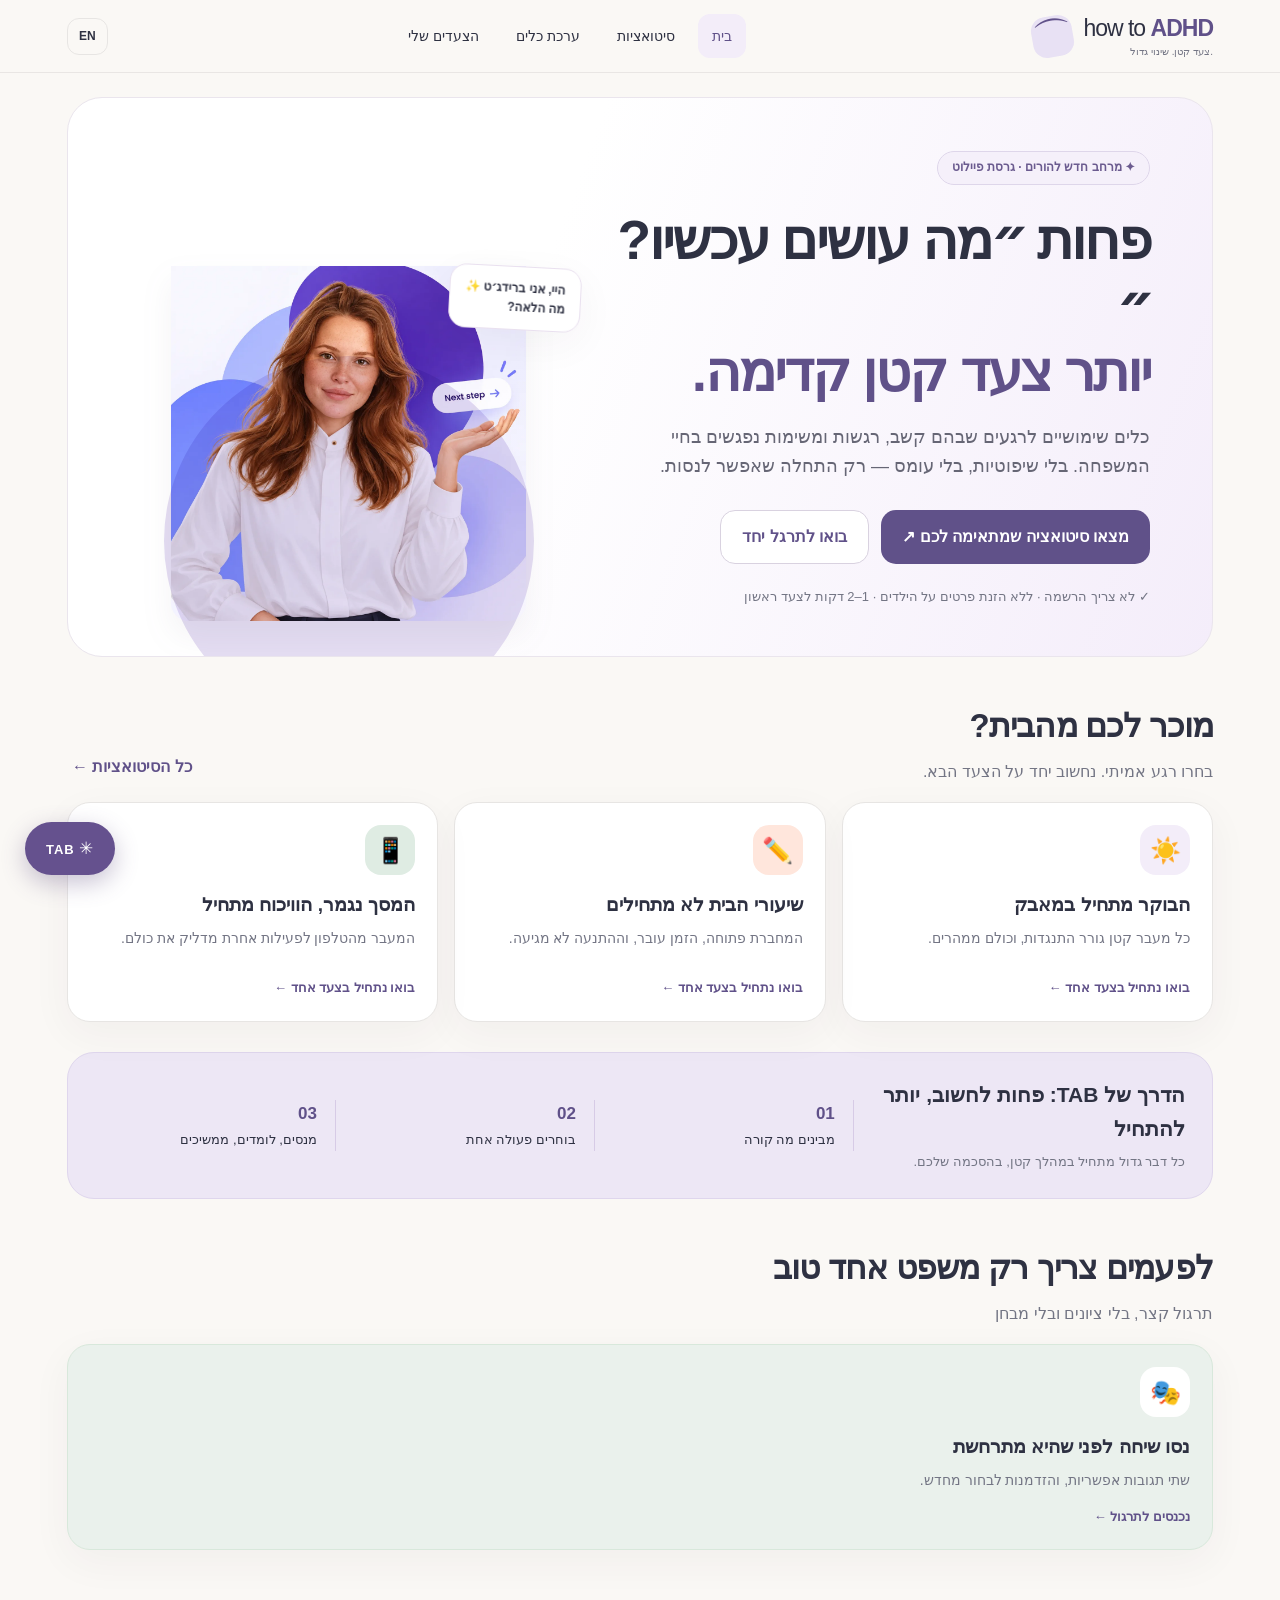
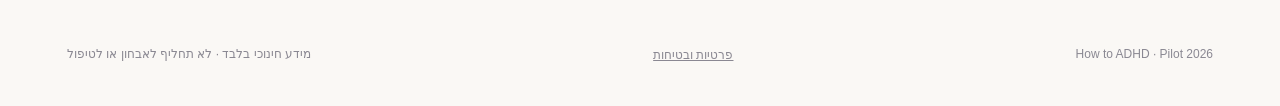
==== commit f5a5eebf: "Add files via upload" ====
--- a/index.html
+++ b/index.html
@@ -6,11 +6,10 @@
 </head>
 <body>
 <a class="skip" href="#main">דלגו לתוכן</a>
-<header class="header"><div class="head-inner"><a class="brand" href="#home" aria-label="How to ADHD"><span class="mark">⌒</span><span>how to <b>ADHD</b><small id="brandline">צעד קטן. שינוי גדול.</small></span></a><nav class="nav" id="topNav" aria-label="ניווט ראשי"><button data-view="home">בית</button><button data-view="scenarios">סיטואציות</button><button data-view="learn">להבין</button><button data-view="tools">ערכת כלים</button><button data-view="mine">הצעדים שלי</button></nav><div class="head-actions"><button class="lang" id="lang" title="Switch language" aria-label="Switch language">EN</button><button class="tab-head" id="openTab">✳ <span>TAB</span></button></div></div></header>
+<header class="header"><div class="head-inner"><a class="brand" href="#home" aria-label="How to ADHD"><span class="mark">⌒</span><span>how to <b>ADHD</b><small id="brandline">צעד קטן. שינוי גדול.</small></span></a><nav class="nav" id="topNav" aria-label="ניווט ראשי"><button data-view="home">בית</button><button data-view="scenarios">סיטואציות</button><button data-view="tools">ערכת כלים</button><button data-view="mine">הצעדים שלי</button></nav><div class="head-actions"><button class="lang" id="lang" title="Switch language" aria-label="Switch language">EN</button><button class="tab-head" id="openTab">✳ <span>TAB</span></button></div></div></header>
 <main id="main" tabindex="-1"></main>
-<nav class="bottom-nav" id="bottomNav" aria-label="ניווט בטלפון"><button data-view="home"><span>⌂</span><small>בית</small></button><button data-view="scenarios"><span>▦</span><small>סיטואציות</small></button><button data-view="learn"><span>◎</span><small>להבין</small></button><button data-view="tools"><span>◇</span><small>כלים</small></button><button data-view="mine"><span>✓</span><small>שלי</small></button></nav>
+<nav class="bottom-nav" id="bottomNav" aria-label="ניווט בטלפון"><button data-view="home"><span>⌂</span><small>בית</small></button><button data-view="scenarios"><span>▦</span><small>סיטואציות</small></button><button data-view="tools"><span>◇</span><small>כלים</small></button><button data-view="mine"><span>✓</span><small>שלי</small></button></nav>
 <button class="floating-tab" id="floatTab" aria-label="פתחו את TAB">✳ <b>TAB</b></button>
 <div id="modalRoot"></div><div id="toast" role="status" aria-live="polite"></div>
 <footer><span>How to ADHD · Pilot 2026</span><button id="privacyBtn">פרטיות ובטיחות</button><span id="footerNote">מידע חינוכי בלבד · לא תחליף לאבחון או לטיפול</span></footer>
 </body></html>
-
--- a/styles.css
+++ b/styles.css
@@ -2,26 +2,20 @@
 
 /* A single TAB entry point */
 .tab-head{display:none!important}
-.knowledge-grid{display:grid;grid-template-columns:repeat(3,minmax(0,1fr));gap:16px}.knowledge-card{min-height:155px;background:#fff;border:1px solid var(--line);border-radius:23px;padding:22px;text-decoration:none;display:grid;grid-template-columns:52px 1fr;gap:5px 14px;align-items:center;box-shadow:var(--shadow);transition:transform .15s,border-color .15s}.knowledge-card:hover{transform:translateY(-3px);border-color:#c9b8dd}.knowledge-card>span{grid-row:1/3;width:52px;height:52px;border-radius:17px;background:var(--soft);display:grid;place-items:center;font-size:27px}.knowledge-card strong{font-size:18px;line-height:1.35}.knowledge-card small{color:var(--purple);font-weight:700}.deep-actions{margin-top:26px;border-radius:27px;padding:28px;background:linear-gradient(110deg,#ede7f5,#f7f2fc);border:1px solid #dfd6ed;display:flex;justify-content:space-between;gap:24px;align-items:center}.deep-actions h2{margin:9px 0 4px}.deep-actions p{margin:0;color:var(--muted);max-width:650px}.learn-bridge{display:grid;grid-template-columns:44px 1fr auto;align-items:center;gap:14px;margin-top:18px;padding:16px;border-radius:18px;background:#f1f6f2;border:1px solid #d9e6dc}.learn-bridge>span{width:42px;height:42px;display:grid;place-items:center;border-radius:14px;background:#fff;color:var(--green);font-size:23px}.learn-bridge p{margin:3px 0 0;color:var(--muted);font-size:13px}.learn-bridge .btn{white-space:nowrap}
-@media(max-width:850px){.knowledge-grid{grid-template-columns:repeat(2,minmax(0,1fr))}.deep-actions{align-items:flex-start;flex-direction:column}.bottom-nav button{min-width:54px}.learn-bridge{grid-template-columns:44px 1fr}.learn-bridge .btn{grid-column:1/-1}}
-@media(max-width:520px){.knowledge-grid{grid-template-columns:1fr}.knowledge-card{min-height:125px}.bottom-nav button{min-width:48px;font-size:21px}.bottom-nav button small{font-size:9px}.deep-actions{padding:22px 18px}}
 
 /* Bridget: editorial assistant art, replaces old illustrated SVG */
 .bridget-picture{object-fit:contain;object-position:center bottom;border-radius:18px;max-height:390px;aspect-ratio:4 / 5;mix-blend-mode:multiply}
 @media(max-width:850px){.bridget-picture{max-height:245px}}
 @media(max-width:520px){.bridget-picture{max-height:220px}}
 
-/* Slim side TAB, matching the guide's green dock */
-.floating-tab{left:0;top:38%;bottom:auto;min-height:104px;width:32px;padding:10px 6px;border-radius:0 11px 11px 0;writing-mode:vertical-rl;display:flex;align-items:center;justify-content:center;gap:6px;letter-spacing:1px;box-shadow:0 5px 22px #5c4c7f55}.floating-tab:hover{filter:brightness(1.08)}
-.thought-anchor{max-width:760px;margin:30px auto 0;padding:11px 16px;border:1px solid #ded6ea;border-radius:16px;background:#fbf8ff;color:#5e5373;display:flex;align-items:center;gap:11px;font-size:14px}.thought-anchor span{flex:0 0 auto;width:34px;height:34px;display:grid;place-items:center;border-radius:50%;background:#ece5f5;color:var(--purple);font-size:20px}.thought-anchor p{margin:0}
-.bridget-invite{position:absolute;left:8px;bottom:24px;z-index:4;background:#fff;color:var(--purple);border:1px solid #d9cee8;border-radius:18px;padding:11px 14px;text-align:start;box-shadow:0 10px 30px #4c3f6422;display:grid;grid-template-columns:32px 1fr;gap:0 8px;align-items:center;animation:invite-breathe 2.8s ease-in-out infinite}.bridget-invite .bridget-arrow{grid-row:1/3;font-size:28px;animation:arrow-nudge 1.25s ease-in-out infinite}.bridget-invite strong,.bridget-invite small{display:block}.bridget-invite small{font-size:10px;color:var(--muted)}
-@keyframes arrow-nudge{50%{transform:translate(-5px,5px)}}@keyframes invite-breathe{50%{box-shadow:0 12px 34px #6a57974a}}
-.bridget-tour{text-align:center}.tour-progress{display:flex;justify-content:center;gap:7px;margin:18px 0}.tour-progress span{width:30px;height:5px;border-radius:10px;background:#ded9e5}.tour-progress span.on{background:var(--purple)}.tour-scene{position:relative;width:210px;height:218px;margin:5px auto 10px;display:grid;place-items:center;overflow:hidden;border-radius:50% 50% 22px 22px;background:linear-gradient(#f1eafa,#fff)}.tour-scene img{width:160px;height:205px;object-fit:contain;object-position:center bottom;mix-blend-mode:multiply;transform-origin:center bottom;transition:transform .35s ease}.pose-1 .tour-scene img{transform:rotate(-3deg) translateX(-8px)}.pose-2 .tour-scene img{transform:rotate(3deg) translateX(7px)}.pose-3 .tour-scene img{transform:translateY(-5px) scale(1.03)}.tour-pose{position:absolute;right:12px;top:15px;width:48px;height:48px;border-radius:50%;display:grid;place-items:center;background:#fff;font-size:25px;box-shadow:var(--shadow);animation:tour-pop .45s ease}.bridget-tour h3{font-size:24px;margin:10px 0 5px}.bridget-tour p{color:var(--muted);margin:0 auto;max-width:340px}.bridget-tour .action-row{justify-content:center}.tour-skip{margin-top:14px;color:var(--muted);text-decoration:underline;font-size:13px}@keyframes tour-pop{from{opacity:0;transform:scale(.7)}to{opacity:1;transform:scale(1)}}
-@media(max-width:850px){.floating-tab{left:0;top:44%;bottom:auto}.bridget-invite{left:2%;bottom:8px}.thought-anchor{margin-bottom:8px}}
-@media(max-width:520px){.floating-tab{top:42%;width:30px;min-height:94px}.bridget-invite{left:0;bottom:4px;padding:8px 10px}.bridget-invite small{display:none}.tour-scene{height:190px}.tour-scene img{height:185px}}
-@media(prefers-reduced-motion:reduce){.bridget-invite,.bridget-arrow,.tour-pose{animation:none!important}.tour-scene img{transition:none}}
-/* Attention hierarchy: a single primary start, a quiet optional guide. */
-.hero-actions{align-items:center;flex-direction:column;align-items:flex-start;gap:8px}.hero-actions .primary{min-height:50px}.hero-actions .text-link{font-size:13px;font-weight:400}.hero .eyebrow{background:transparent;border:0;padding:0;color:#686174}.hero .lead{margin-bottom:20px}.bridget-invite{left:auto;right:-12px;top:57%;bottom:auto;animation:none;box-shadow:0 4px 16px #4c3f6412}.bridget-invite .bridget-arrow{animation:arrow-nudge 1.25s ease-in-out 3}.speech{top:10px;right:0;transform:none}.welcome p{max-width:36ch}.welcome .prompt-list button{min-height:52px}.drawer{max-height:calc(100dvh - 24px);overflow:auto}.bridget-tour .tour-scene{height:150px}.bridget-tour .tour-scene img{height:145px}.bridget-tour .action-row{margin-top:18px}.tour-progress{margin:10px 0}.bridget-tour h3{font-size:22px}
-@media(max-width:850px){.hero{gap:8px}.bridget-invite{right:8%;top:54%;bottom:auto;left:auto}.hero-actions{align-items:stretch}.hero-actions .text-link{text-align:center}}
-@media(max-width:520px){.hero{padding:24px 18px 12px}.hero h1{font-size:32px;letter-spacing:-1px;margin:14px 0 12px}.hero .lead{font-size:16px;line-height:1.55;margin:0 0 16px}.hero-note{font-size:11px;margin:10px 0 0}.bridget-scene{min-height:180px}.bridget-picture{width:160px;max-height:180px;transform:translateX(-32px)}.bridget-scene:before{width:240px;height:240px;left:calc(50% - 120px);bottom:-145px}.speech{right:0;top:10px;font-size:10px;padding:8px}.bridget-invite{right:0;top:52%;padding:10px 12px;min-height:44px;font-size:12px;grid-template-columns:20px 1fr;border-radius:13px}.bridget-invite .bridget-arrow{font-size:23px}.floating-tab{top:50%;min-height:90px}.drawer{padding:18px;max-height:calc(100dvh - 16px)}.drawer-head h2{font-size:22px}.prompt-list button{min-height:48px}.bridget-tour h3{font-size:21px}}
-
+/* Bridget behavior: calm contextual presence, opt-out via device reduced motion */
+.bridget-guide{display:flex;align-items:center;gap:14px;background:#f5f0fa;border:1px solid #e7def1;border-radius:19px;padding:12px 15px;margin:14px 0;color:#3a3451}
+.bridget-guide p{margin:3px 0 0;font-size:14px;color:#686079;line-height:1.55}
+.bridget-mini{width:74px;height:74px;flex:none;object-fit:cover;object-position:50% 19%;border-radius:50%;border:2px solid #fff;background:#eee6f5}
+.bridget-state-welcome .bridget-picture{animation:bridget-hello .8s ease-out both}
+.bridget-state-suggest{animation:bridget-enter .36s ease-out both}
+.bridget-state-follow{animation:bridget-enter .36s ease-out both}
+@keyframes bridget-hello{from{opacity:.65;transform:translateY(8px)}to{opacity:1;transform:translateY(0)}}
+@keyframes bridget-enter{from{opacity:0;transform:translateY(5px)}to{opacity:1;transform:translateY(0)}}
+@media(max-width:520px){.bridget-guide{padding:10px;gap:10px}.bridget-mini{width:58px;height:58px}}
+@media(prefers-reduced-motion:reduce){.bridget-state-welcome .bridget-picture,.bridget-state-suggest,.bridget-state-follow{animation:none!important}}
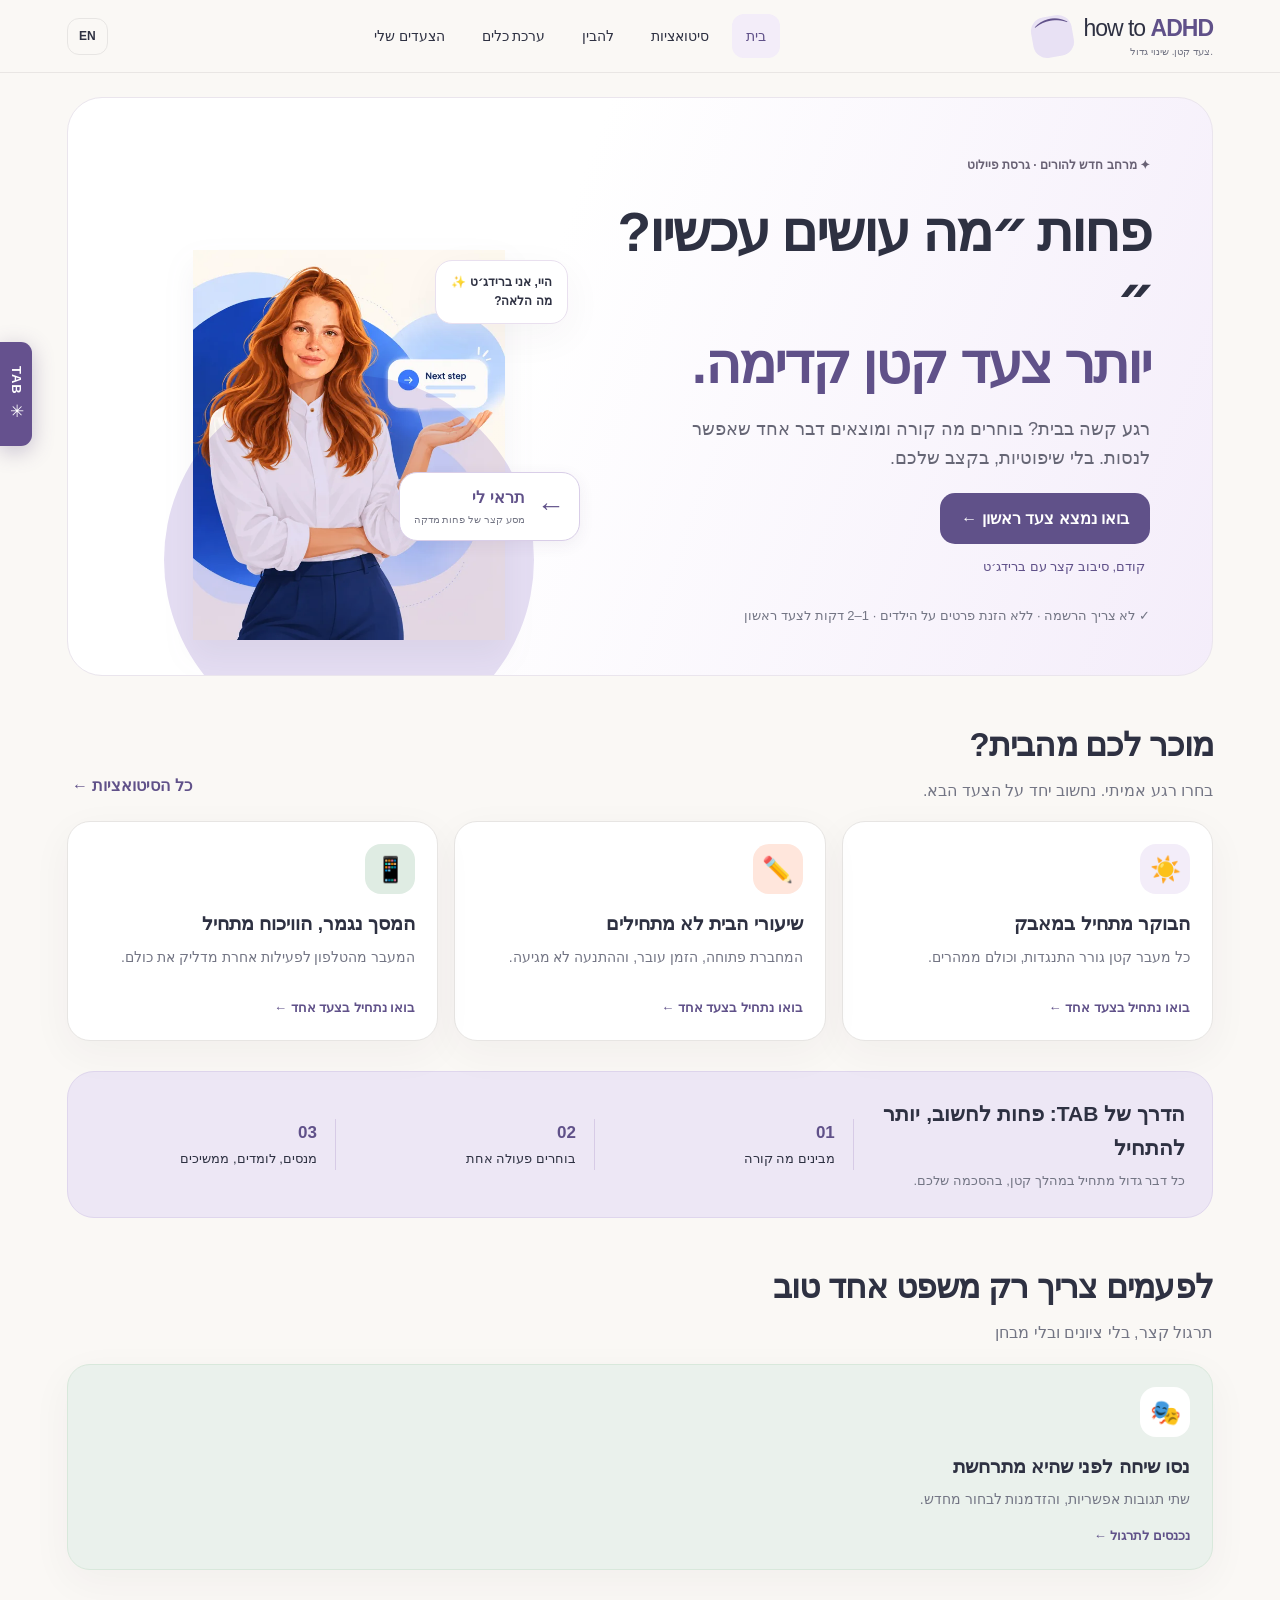
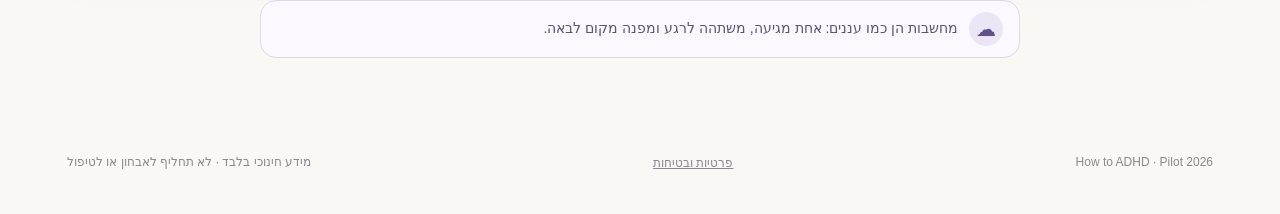
==== commit 13ce9fac: "Add files via upload" ====
--- a/index.html
+++ b/index.html
@@ -6,10 +6,11 @@
 </head>
 <body>
 <a class="skip" href="#main">דלגו לתוכן</a>
-<header class="header"><div class="head-inner"><a class="brand" href="#home" aria-label="How to ADHD"><span class="mark">⌒</span><span>how to <b>ADHD</b><small id="brandline">צעד קטן. שינוי גדול.</small></span></a><nav class="nav" id="topNav" aria-label="ניווט ראשי"><button data-view="home">בית</button><button data-view="scenarios">סיטואציות</button><button data-view="tools">ערכת כלים</button><button data-view="mine">הצעדים שלי</button></nav><div class="head-actions"><button class="lang" id="lang" title="Switch language" aria-label="Switch language">EN</button><button class="tab-head" id="openTab">✳ <span>TAB</span></button></div></div></header>
+<header class="header"><div class="head-inner"><a class="brand" href="#home" aria-label="How to ADHD"><span class="mark">⌒</span><span>how to <b>ADHD</b><small id="brandline">צעד קטן. שינוי גדול.</small></span></a><nav class="nav" id="topNav" aria-label="ניווט ראשי"><button data-view="home">בית</button><button data-view="scenarios">סיטואציות</button><button data-view="learn">להבין</button><button data-view="tools">ערכת כלים</button><button data-view="mine">הצעדים שלי</button></nav><div class="head-actions"><button class="lang" id="lang" title="Switch language" aria-label="Switch language">EN</button><button class="tab-head" id="openTab">✳ <span>TAB</span></button></div></div></header>
 <main id="main" tabindex="-1"></main>
-<nav class="bottom-nav" id="bottomNav" aria-label="ניווט בטלפון"><button data-view="home"><span>⌂</span><small>בית</small></button><button data-view="scenarios"><span>▦</span><small>סיטואציות</small></button><button data-view="tools"><span>◇</span><small>כלים</small></button><button data-view="mine"><span>✓</span><small>שלי</small></button></nav>
+<nav class="bottom-nav" id="bottomNav" aria-label="ניווט בטלפון"><button data-view="home"><span>⌂</span><small>בית</small></button><button data-view="scenarios"><span>▦</span><small>סיטואציות</small></button><button data-view="learn"><span>◎</span><small>להבין</small></button><button data-view="tools"><span>◇</span><small>כלים</small></button><button data-view="mine"><span>✓</span><small>שלי</small></button></nav>
 <button class="floating-tab" id="floatTab" aria-label="פתחו את TAB">✳ <b>TAB</b></button>
 <div id="modalRoot"></div><div id="toast" role="status" aria-live="polite"></div>
 <footer><span>How to ADHD · Pilot 2026</span><button id="privacyBtn">פרטיות ובטיחות</button><span id="footerNote">מידע חינוכי בלבד · לא תחליף לאבחון או לטיפול</span></footer>
 </body></html>
+
--- a/styles.css
+++ b/styles.css
@@ -2,20 +2,26 @@
 
 /* A single TAB entry point */
 .tab-head{display:none!important}
+.knowledge-grid{display:grid;grid-template-columns:repeat(3,minmax(0,1fr));gap:16px}.knowledge-card{min-height:155px;background:#fff;border:1px solid var(--line);border-radius:23px;padding:22px;text-decoration:none;display:grid;grid-template-columns:52px 1fr;gap:5px 14px;align-items:center;box-shadow:var(--shadow);transition:transform .15s,border-color .15s}.knowledge-card:hover{transform:translateY(-3px);border-color:#c9b8dd}.knowledge-card>span{grid-row:1/3;width:52px;height:52px;border-radius:17px;background:var(--soft);display:grid;place-items:center;font-size:27px}.knowledge-card strong{font-size:18px;line-height:1.35}.knowledge-card small{color:var(--purple);font-weight:700}.deep-actions{margin-top:26px;border-radius:27px;padding:28px;background:linear-gradient(110deg,#ede7f5,#f7f2fc);border:1px solid #dfd6ed;display:flex;justify-content:space-between;gap:24px;align-items:center}.deep-actions h2{margin:9px 0 4px}.deep-actions p{margin:0;color:var(--muted);max-width:650px}.learn-bridge{display:grid;grid-template-columns:44px 1fr auto;align-items:center;gap:14px;margin-top:18px;padding:16px;border-radius:18px;background:#f1f6f2;border:1px solid #d9e6dc}.learn-bridge>span{width:42px;height:42px;display:grid;place-items:center;border-radius:14px;background:#fff;color:var(--green);font-size:23px}.learn-bridge p{margin:3px 0 0;color:var(--muted);font-size:13px}.learn-bridge .btn{white-space:nowrap}
+@media(max-width:850px){.knowledge-grid{grid-template-columns:repeat(2,minmax(0,1fr))}.deep-actions{align-items:flex-start;flex-direction:column}.bottom-nav button{min-width:54px}.learn-bridge{grid-template-columns:44px 1fr}.learn-bridge .btn{grid-column:1/-1}}
+@media(max-width:520px){.knowledge-grid{grid-template-columns:1fr}.knowledge-card{min-height:125px}.bottom-nav button{min-width:48px;font-size:21px}.bottom-nav button small{font-size:9px}.deep-actions{padding:22px 18px}}
 
 /* Bridget: editorial assistant art, replaces old illustrated SVG */
 .bridget-picture{object-fit:contain;object-position:center bottom;border-radius:18px;max-height:390px;aspect-ratio:4 / 5;mix-blend-mode:multiply}
 @media(max-width:850px){.bridget-picture{max-height:245px}}
 @media(max-width:520px){.bridget-picture{max-height:220px}}
 
-/* Bridget behavior: calm contextual presence, opt-out via device reduced motion */
-.bridget-guide{display:flex;align-items:center;gap:14px;background:#f5f0fa;border:1px solid #e7def1;border-radius:19px;padding:12px 15px;margin:14px 0;color:#3a3451}
-.bridget-guide p{margin:3px 0 0;font-size:14px;color:#686079;line-height:1.55}
-.bridget-mini{width:74px;height:74px;flex:none;object-fit:cover;object-position:50% 19%;border-radius:50%;border:2px solid #fff;background:#eee6f5}
-.bridget-state-welcome .bridget-picture{animation:bridget-hello .8s ease-out both}
-.bridget-state-suggest{animation:bridget-enter .36s ease-out both}
-.bridget-state-follow{animation:bridget-enter .36s ease-out both}
-@keyframes bridget-hello{from{opacity:.65;transform:translateY(8px)}to{opacity:1;transform:translateY(0)}}
-@keyframes bridget-enter{from{opacity:0;transform:translateY(5px)}to{opacity:1;transform:translateY(0)}}
-@media(max-width:520px){.bridget-guide{padding:10px;gap:10px}.bridget-mini{width:58px;height:58px}}
-@media(prefers-reduced-motion:reduce){.bridget-state-welcome .bridget-picture,.bridget-state-suggest,.bridget-state-follow{animation:none!important}}
+/* Slim side TAB, matching the guide's green dock */
+.floating-tab{left:0;top:38%;bottom:auto;min-height:104px;width:32px;padding:10px 6px;border-radius:0 11px 11px 0;writing-mode:vertical-rl;display:flex;align-items:center;justify-content:center;gap:6px;letter-spacing:1px;box-shadow:0 5px 22px #5c4c7f55}.floating-tab:hover{filter:brightness(1.08)}
+.thought-anchor{max-width:760px;margin:30px auto 0;padding:11px 16px;border:1px solid #ded6ea;border-radius:16px;background:#fbf8ff;color:#5e5373;display:flex;align-items:center;gap:11px;font-size:14px}.thought-anchor span{flex:0 0 auto;width:34px;height:34px;display:grid;place-items:center;border-radius:50%;background:#ece5f5;color:var(--purple);font-size:20px}.thought-anchor p{margin:0}
+.bridget-invite{position:absolute;left:8px;bottom:24px;z-index:4;background:#fff;color:var(--purple);border:1px solid #d9cee8;border-radius:18px;padding:11px 14px;text-align:start;box-shadow:0 10px 30px #4c3f6422;display:grid;grid-template-columns:32px 1fr;gap:0 8px;align-items:center;animation:invite-breathe 2.8s ease-in-out infinite}.bridget-invite .bridget-arrow{grid-row:1/3;font-size:28px;animation:arrow-nudge 1.25s ease-in-out infinite}.bridget-invite strong,.bridget-invite small{display:block}.bridget-invite small{font-size:10px;color:var(--muted)}
+@keyframes arrow-nudge{50%{transform:translate(-5px,5px)}}@keyframes invite-breathe{50%{box-shadow:0 12px 34px #6a57974a}}
+.bridget-tour{text-align:center}.tour-progress{display:flex;justify-content:center;gap:7px;margin:18px 0}.tour-progress span{width:30px;height:5px;border-radius:10px;background:#ded9e5}.tour-progress span.on{background:var(--purple)}.tour-scene{position:relative;width:210px;height:218px;margin:5px auto 10px;display:grid;place-items:center;overflow:hidden;border-radius:50% 50% 22px 22px;background:linear-gradient(#f1eafa,#fff)}.tour-scene img{width:160px;height:205px;object-fit:contain;object-position:center bottom;mix-blend-mode:multiply;transform-origin:center bottom;transition:transform .35s ease}.pose-1 .tour-scene img{transform:rotate(-3deg) translateX(-8px)}.pose-2 .tour-scene img{transform:rotate(3deg) translateX(7px)}.pose-3 .tour-scene img{transform:translateY(-5px) scale(1.03)}.tour-pose{position:absolute;right:12px;top:15px;width:48px;height:48px;border-radius:50%;display:grid;place-items:center;background:#fff;font-size:25px;box-shadow:var(--shadow);animation:tour-pop .45s ease}.bridget-tour h3{font-size:24px;margin:10px 0 5px}.bridget-tour p{color:var(--muted);margin:0 auto;max-width:340px}.bridget-tour .action-row{justify-content:center}.tour-skip{margin-top:14px;color:var(--muted);text-decoration:underline;font-size:13px}@keyframes tour-pop{from{opacity:0;transform:scale(.7)}to{opacity:1;transform:scale(1)}}
+@media(max-width:850px){.floating-tab{left:0;top:44%;bottom:auto}.bridget-invite{left:2%;bottom:8px}.thought-anchor{margin-bottom:8px}}
+@media(max-width:520px){.floating-tab{top:42%;width:30px;min-height:94px}.bridget-invite{left:0;bottom:4px;padding:8px 10px}.bridget-invite small{display:none}.tour-scene{height:190px}.tour-scene img{height:185px}}
+@media(prefers-reduced-motion:reduce){.bridget-invite,.bridget-arrow,.tour-pose{animation:none!important}.tour-scene img{transition:none}}
+/* Attention hierarchy: a single primary start, a quiet optional guide. */
+.hero-actions{align-items:center;flex-direction:column;align-items:flex-start;gap:8px}.hero-actions .primary{min-height:50px}.hero-actions .text-link{font-size:13px;font-weight:400}.hero .eyebrow{background:transparent;border:0;padding:0;color:#686174}.hero .lead{margin-bottom:20px}.bridget-invite{left:auto;right:-12px;top:57%;bottom:auto;animation:none;box-shadow:0 4px 16px #4c3f6412}.bridget-invite .bridget-arrow{animation:arrow-nudge 1.25s ease-in-out 3}.speech{top:10px;right:0;transform:none}.welcome p{max-width:36ch}.welcome .prompt-list button{min-height:52px}.drawer{max-height:calc(100dvh - 24px);overflow:auto}.bridget-tour .tour-scene{height:150px}.bridget-tour .tour-scene img{height:145px}.bridget-tour .action-row{margin-top:18px}.tour-progress{margin:10px 0}.bridget-tour h3{font-size:22px}
+@media(max-width:850px){.hero{gap:8px}.bridget-invite{right:8%;top:54%;bottom:auto;left:auto}.hero-actions{align-items:stretch}.hero-actions .text-link{text-align:center}}
+@media(max-width:520px){.hero{padding:24px 18px 12px}.hero h1{font-size:32px;letter-spacing:-1px;margin:14px 0 12px}.hero .lead{font-size:16px;line-height:1.55;margin:0 0 16px}.hero-note{font-size:11px;margin:10px 0 0}.bridget-scene{min-height:180px}.bridget-picture{width:160px;max-height:180px;transform:translateX(-32px)}.bridget-scene:before{width:240px;height:240px;left:calc(50% - 120px);bottom:-145px}.speech{right:0;top:10px;font-size:10px;padding:8px}.bridget-invite{right:0;top:52%;padding:10px 12px;min-height:44px;font-size:12px;grid-template-columns:20px 1fr;border-radius:13px}.bridget-invite .bridget-arrow{font-size:23px}.floating-tab{top:50%;min-height:90px}.drawer{padding:18px;max-height:calc(100dvh - 16px)}.drawer-head h2{font-size:22px}.prompt-list button{min-height:48px}.bridget-tour h3{font-size:21px}}
+
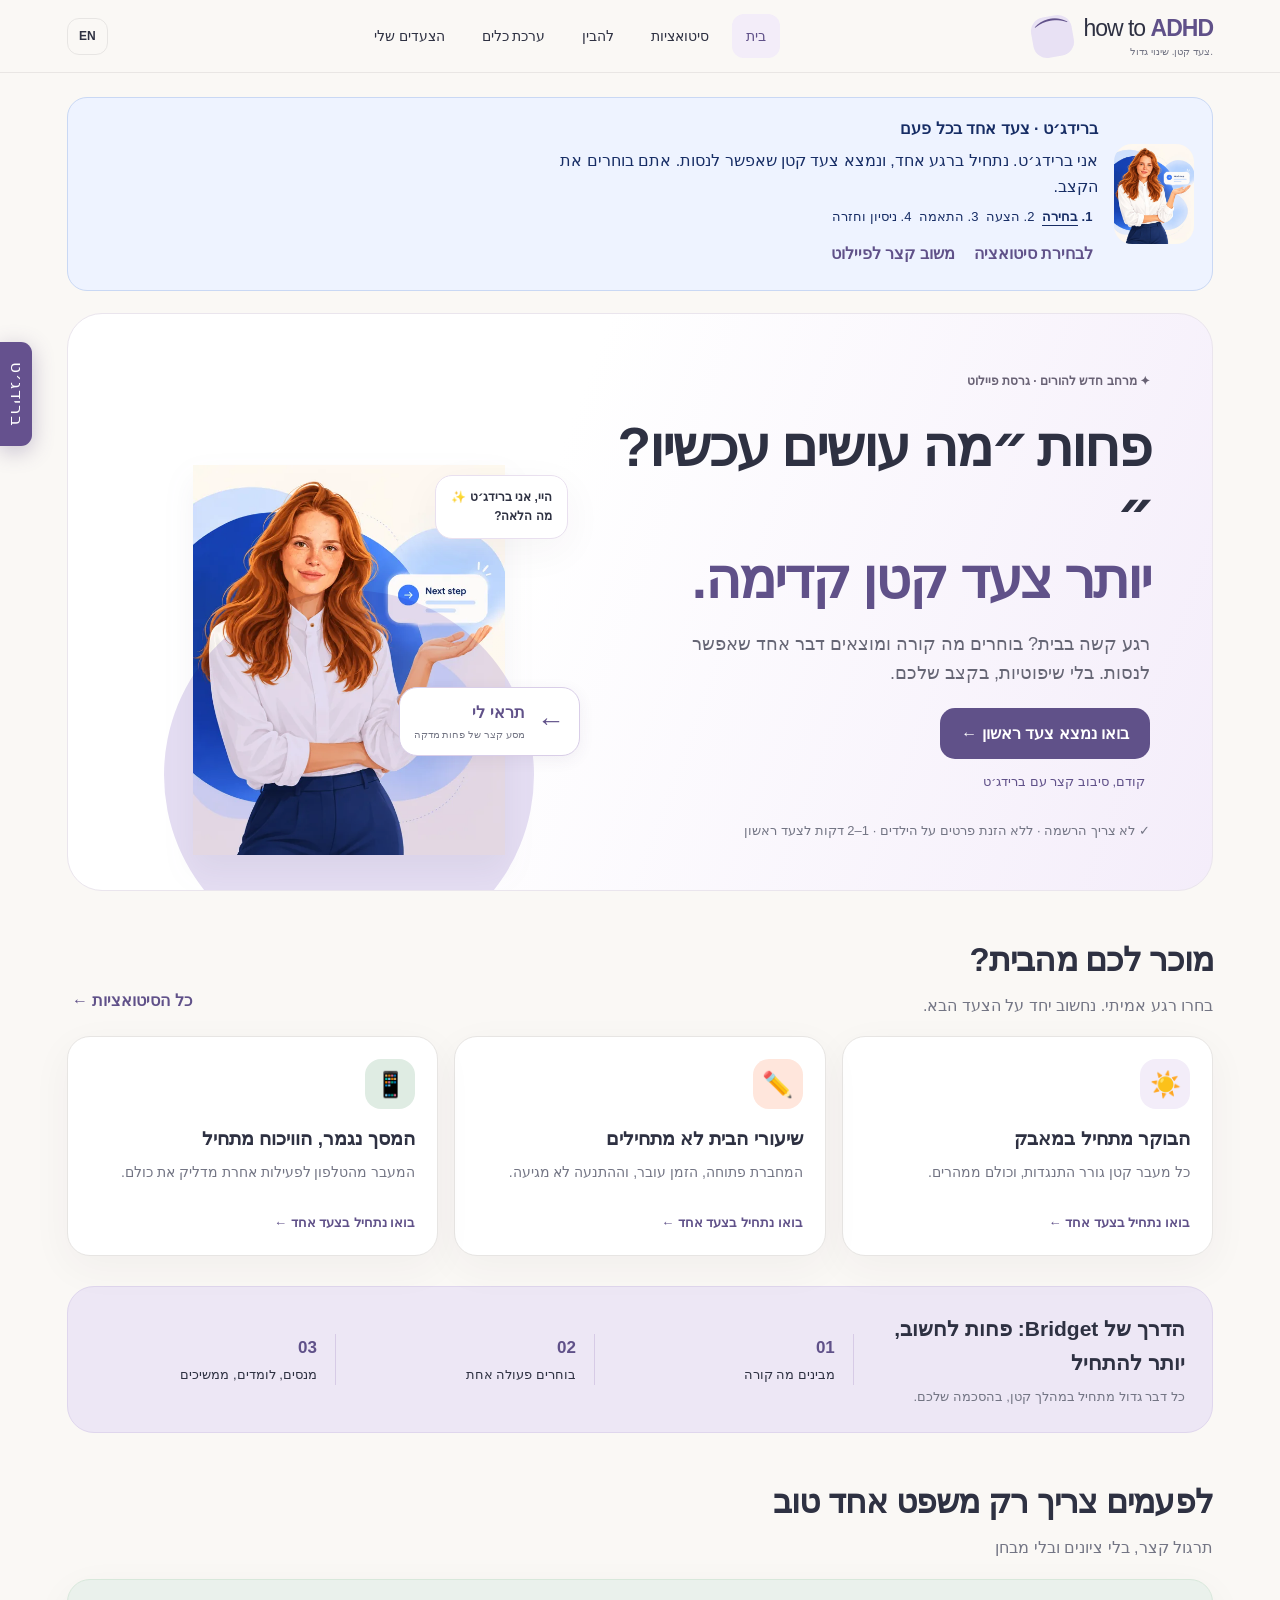
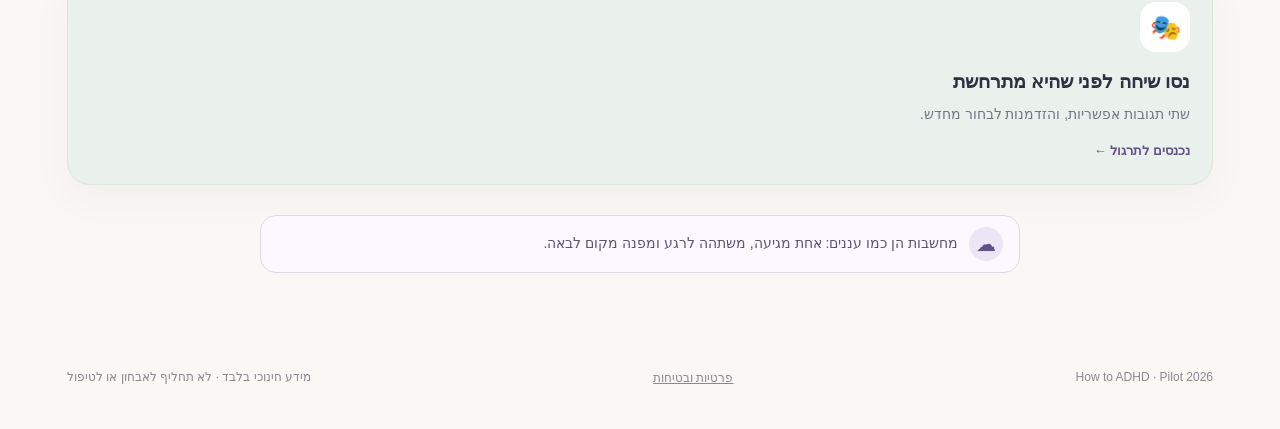
==== commit a4e28740: "Add consent-based pilot feedback and contextual Bridget guidance" ====
--- a/index.html
+++ b/index.html
@@ -6,10 +6,10 @@
 </head>
 <body>
 <a class="skip" href="#main">דלגו לתוכן</a>
-<header class="header"><div class="head-inner"><a class="brand" href="#home" aria-label="How to ADHD"><span class="mark">⌒</span><span>how to <b>ADHD</b><small id="brandline">צעד קטן. שינוי גדול.</small></span></a><nav class="nav" id="topNav" aria-label="ניווט ראשי"><button data-view="home">בית</button><button data-view="scenarios">סיטואציות</button><button data-view="learn">להבין</button><button data-view="tools">ערכת כלים</button><button data-view="mine">הצעדים שלי</button></nav><div class="head-actions"><button class="lang" id="lang" title="Switch language" aria-label="Switch language">EN</button><button class="tab-head" id="openTab">✳ <span>TAB</span></button></div></div></header>
+<header class="header"><div class="head-inner"><a class="brand" href="#home" aria-label="How to ADHD"><span class="mark">⌒</span><span>how to <b>ADHD</b><small id="brandline">צעד קטן. שינוי גדול.</small></span></a><nav class="nav" id="topNav" aria-label="ניווט ראשי"><button data-view="home">בית</button><button data-view="scenarios">סיטואציות</button><button data-view="learn">להבין</button><button data-view="tools">ערכת כלים</button><button data-view="mine">הצעדים שלי</button></nav><div class="head-actions"><button class="lang" id="lang" title="Switch language" aria-label="Switch language">EN</button><button class="tab-head" id="openTab">✳ <span>Bridget</span></button></div></div></header>
 <main id="main" tabindex="-1"></main>
 <nav class="bottom-nav" id="bottomNav" aria-label="ניווט בטלפון"><button data-view="home"><span>⌂</span><small>בית</small></button><button data-view="scenarios"><span>▦</span><small>סיטואציות</small></button><button data-view="learn"><span>◎</span><small>להבין</small></button><button data-view="tools"><span>◇</span><small>כלים</small></button><button data-view="mine"><span>✓</span><small>שלי</small></button></nav>
-<button class="floating-tab" id="floatTab" aria-label="פתחו את TAB">✳ <b>TAB</b></button>
+<button class="floating-tab" id="floatTab" aria-label="פתחו את Bridget">✳ <b>Bridget</b></button>
 <div id="modalRoot"></div><div id="toast" role="status" aria-live="polite"></div>
 <footer><span>How to ADHD · Pilot 2026</span><button id="privacyBtn">פרטיות ובטיחות</button><span id="footerNote">מידע חינוכי בלבד · לא תחליף לאבחון או לטיפול</span></footer>
 </body></html>
--- a/styles.css
+++ b/styles.css
@@ -25,3 +25,14 @@
 @media(max-width:850px){.hero{gap:8px}.bridget-invite{right:8%;top:54%;bottom:auto;left:auto}.hero-actions{align-items:stretch}.hero-actions .text-link{text-align:center}}
 @media(max-width:520px){.hero{padding:24px 18px 12px}.hero h1{font-size:32px;letter-spacing:-1px;margin:14px 0 12px}.hero .lead{font-size:16px;line-height:1.55;margin:0 0 16px}.hero-note{font-size:11px;margin:10px 0 0}.bridget-scene{min-height:180px}.bridget-picture{width:160px;max-height:180px;transform:translateX(-32px)}.bridget-scene:before{width:240px;height:240px;left:calc(50% - 120px);bottom:-145px}.speech{right:0;top:10px;font-size:10px;padding:8px}.bridget-invite{right:0;top:52%;padding:10px 12px;min-height:44px;font-size:12px;grid-template-columns:20px 1fr;border-radius:13px}.bridget-invite .bridget-arrow{font-size:23px}.floating-tab{top:50%;min-height:90px}.drawer{padding:18px;max-height:calc(100dvh - 16px)}.drawer-head h2{font-size:22px}.prompt-list button{min-height:48px}.bridget-tour h3{font-size:21px}}
 
+
+/* Contextual Bridget stays in document flow and never covers parent controls. */
+.bridget-guide{display:flex;align-items:center;gap:16px;background:#eef3ff;border:1px solid #c9d8f4;border-radius:20px;padding:18px;margin-bottom:22px;color:#172d65}
+.bridget-guide img{flex:none;object-fit:cover;border-radius:18px;animation:bridget-arrive 700ms ease-out 1}
+.bridget-guide p{margin:6px 0;max-width:65ch}.bridget-guide .action-row{margin:8px 0 0;flex-wrap:wrap}.journey{display:flex;flex-wrap:wrap;gap:8px 22px;padding-inline-start:20px;margin:8px 0;font-size:13px}.journey [aria-current=step]{font-weight:800;text-decoration:underline;text-underline-offset:4px}
+#pilotForm fieldset{border:1px solid #d6dce8;border-radius:12px;margin:16px 0;padding:12px;min-width:0}#pilotForm legend{font-weight:700;padding:0 5px}.pilot-choice{display:flex;align-items:center;gap:10px;min-height:44px;padding:6px;cursor:pointer}.pilot-choice input{flex:none;width:20px;height:20px;accent-color:#285ac3}#pilotForm .btn{min-height:48px;margin-top:16px}
+@keyframes bridget-arrive{from{opacity:.5;transform:translateY(6px)}to{opacity:1;transform:translateY(0)}}
+@media(max-width:520px){.bridget-guide{align-items:flex-start;gap:10px;padding:12px}.bridget-guide img{width:56px;height:70px}.bridget-guide p{font-size:14px}.journey{font-size:12px;gap:4px 20px}.bridget-guide .text-link{min-height:44px}}
+@media(prefers-reduced-motion:reduce){.bridget-guide img{animation:none}}
+.modal-bridget img{object-fit:cover;border-radius:12px;animation:bridget-arrive 700ms ease-out 1}.modal-bridget{float:inline-end;margin-inline-start:10px}
+@media(prefers-reduced-motion:reduce){.modal-bridget img{animation:none}}
